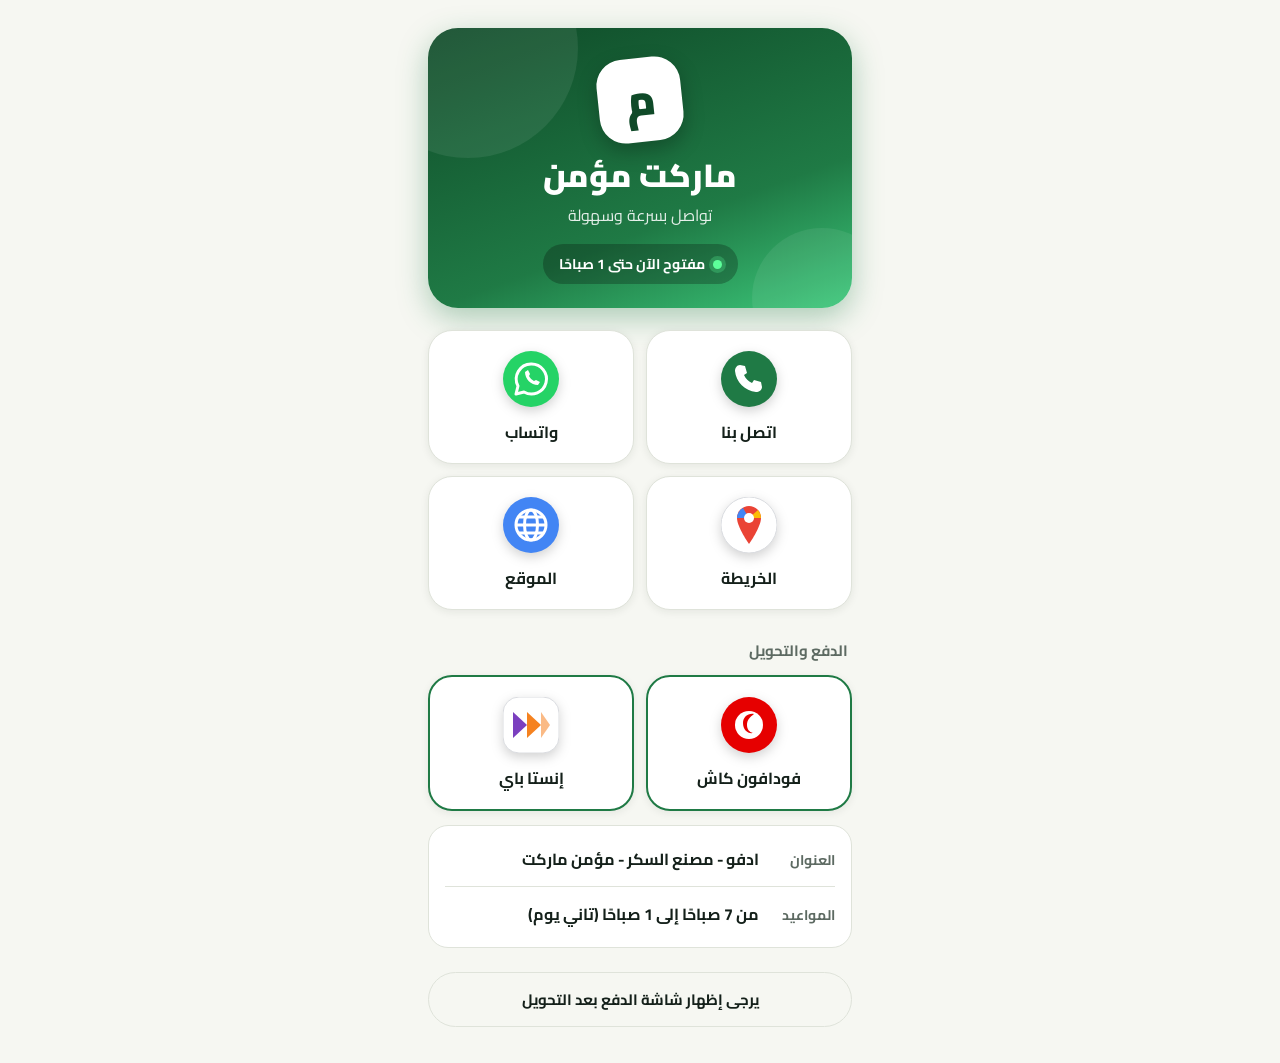
==== index.html @ 2624ec77 "Add Moamen Market landing page" ====
<!DOCTYPE html>
<html lang="ar" dir="rtl">
<head>
<meta charset="utf-8">
<meta name="viewport" content="width=device-width, initial-scale=1, viewport-fit=cover">
<title>ماركت مؤمن</title>
<link href="https://fonts.googleapis.com/css2?family=Cairo:wght@500;700;900&display=swap" rel="stylesheet">
<style>
:root{--bg:#f6f7f2;--card:#ffffff;--ink:#14201a;--mute:#5d6a62;--line:#dfe3da;--accent:#1f7a45;--accent-ink:#fff;--shadow:rgba(20,32,26,.08);
box-sizing:border-box;padding-top:env(safe-area-inset-top,0px);padding-bottom:env(safe-area-inset-bottom,0px)}
@media (prefers-color-scheme:dark){:root:not([data-theme="light"]){--bg:#0c0f0d;--card:#161b18;--ink:#f2f5f0;--mute:#9aa69e;--line:#27302b;--accent:#3cc77a;--accent-ink:#06210f;--shadow:rgba(0,0,0,.4)}}
:root[data-theme="dark"]{--bg:#0c0f0d;--card:#161b18;--ink:#f2f5f0;--mute:#9aa69e;--line:#27302b;--accent:#3cc77a;--accent-ink:#06210f;--shadow:rgba(0,0,0,.4)}
*{box-sizing:border-box;margin:0}
html{scroll-padding-top:env(safe-area-inset-top,0px)}
body{background:var(--bg);color:var(--ink);font-family:'Cairo',Tahoma,Arial,sans-serif;min-height:100vh;display:flex;justify-content:center}
main{width:100%;max-width:460px;padding:28px 18px 36px}
header{text-align:center;padding:10px 0 26px}
.mark{width:84px;height:84px;border-radius:26px;background:var(--accent);color:var(--accent-ink);display:grid;place-items:center;font-size:44px;font-weight:900;margin:0 auto 14px;transform:rotate(-6deg)}
h1{font-size:32px;font-weight:900;line-height:1.2}
header p{color:var(--mute);margin-top:6px;font-size:16px}
.grid{display:grid;grid-template-columns:1fr 1fr;gap:12px}
.item{background:var(--card);border:1px solid var(--line);border-radius:20px;padding:18px 10px 14px;display:flex;flex-direction:column;align-items:center;gap:10px;color:var(--ink);text-decoration:none;font:inherit;font-weight:700;font-size:16px;cursor:pointer;box-shadow:0 2px 8px var(--shadow);transition:transform .15s}
.item:active{transform:scale(.97)}
.item:focus-visible,.copy:focus-visible,.close:focus-visible{outline:3px solid var(--accent);outline-offset:2px}
.item svg{width:56px;height:56px}
.item small{color:var(--mute);font-weight:500;font-size:13px;margin-top:-6px}
h2{font-size:15px;color:var(--mute);font-weight:700;margin:26px 4px 10px}
.note{margin-top:24px;border:1.5px solid var(--line);border-radius:999px;padding:12px 16px;text-align:center;font-weight:700;font-size:15px}
.sheet-bg{position:fixed;inset:0;background:rgba(0,0,0,.55);display:none;align-items:flex-end;justify-content:center;z-index:9}
.sheet-bg.open{display:flex}
.sheet{background:var(--card);width:100%;max-width:460px;border-radius:26px 26px 0 0;padding:24px 20px calc(24px + env(safe-area-inset-bottom,0px));text-align:center}
.sheet h3{font-size:22px;font-weight:900}
.sheet p{color:var(--mute);margin:6px 0 16px}
.num{font-size:26px;font-weight:900;letter-spacing:1px;direction:ltr;background:var(--bg);border-radius:14px;padding:14px;word-break:break-all}
.copy,.close{display:block;width:100%;margin-top:12px;border:0;border-radius:14px;padding:14px;font:inherit;font-weight:900;font-size:17px;cursor:pointer}
.copy{background:var(--accent);color:var(--accent-ink)}
.close{background:transparent;color:var(--mute);font-weight:700}
.info{margin-top:14px;background:var(--card);border:1px solid var(--line);border-radius:20px;padding:6px 16px}
.row{display:flex;gap:12px;align-items:baseline;padding:12px 0;border-bottom:1px solid var(--line)}
.row:last-child{border:0}
.row b{min-width:64px;color:var(--mute);font-weight:700;font-size:14px}
.row span{font-weight:700;font-size:16px}
header{background:linear-gradient(160deg,#0f4a28,#1f7a45 65%,#3cc77a);color:#fff;border-radius:30px;padding:30px 18px 24px;margin-bottom:22px;position:relative;overflow:hidden;box-shadow:0 10px 30px rgba(31,122,69,.35)}
header::before{content:"";position:absolute;width:220px;height:220px;border-radius:50%;background:rgba(255,255,255,.08);top:-90px;left:-70px}
header::after{content:"";position:absolute;width:140px;height:140px;border-radius:50%;background:rgba(255,255,255,.07);bottom:-60px;right:-40px}
header>*{position:relative;z-index:1}
.mark{background:#fff;color:#0f4a28;box-shadow:0 8px 20px rgba(0,0,0,.25)}
header p{color:rgba(255,255,255,.88)}
.badge{display:inline-flex;align-items:center;gap:8px;margin-top:14px;background:rgba(0,0,0,.25);border-radius:999px;padding:7px 16px;font-weight:700;font-size:14px}
.badge i{width:9px;height:9px;border-radius:50%;background:#ff6b6b}
.badge.on i{background:#5dff9a;box-shadow:0 0 0 4px rgba(93,255,154,.25)}
.item{border-radius:24px;padding:20px 10px 16px}
.item svg{filter:drop-shadow(0 4px 6px rgba(0,0,0,.18))}
#pay .item{border:2px solid var(--accent)}
@media(hover:hover){.item:hover{transform:translateY(-3px)}}
main>.grid .item{animation:in .5s both}
main>.grid .item:nth-child(2){animation-delay:.06s}main>.grid .item:nth-child(3){animation-delay:.12s}main>.grid .item:nth-child(4){animation-delay:.18s}
@keyframes in{from{opacity:0;transform:translateY(14px)}}
@media(prefers-reduced-motion:reduce){main>.grid .item{animation:none}}
</style>
</head>
<body>
<main>
<header>
  <div class="mark">م</div>
  <h1>ماركت مؤمن</h1>
  <p>تواصل بسرعة وسهولة</p>
  <span class="badge" id="bd"><i></i><span id="bt"></span></span>
</header>

<div class="grid" id="contact"></div>
<h2>الدفع والتحويل</h2>
<div class="grid" id="pay"></div>
<div class="info">
  <div class="row"><b>العنوان</b><span>ادفو - مصنع السكر - مؤمن ماركت</span></div>
  <div class="row"><b>المواعيد</b><span>من 7 صباحًا إلى 1 صباحًا (تاني يوم)</span></div>
</div>
<div class="note">يرجى إظهار شاشة الدفع بعد التحويل</div>
</main>
<script>
const CONFIG = {
  phone: "01111177487",
  whatsapp: "201111177486",
  maps: "https://maps.app.goo.gl/Q65ktcXpuxqyv25f9?g_st=ac",
  website: "https://mostafaemad21.github.io/moamen-market/",
  instapay: "https://ipn.eg/S/mo2a94/instapay/0HHmDK",
  vodafone: "http://vf.eg/vfcash?id=mt&qrId=dAqxpC",
  /* اتركها فاضية لحد ما تتوفر: */
  facebook: "", instagram: "", tiktok: "", reviews: ""
};
const svg = (bg, inner) => `<svg viewBox="0 0 56 56" aria-hidden="true">${bg}${inner}</svg>`;
const ICONS = {
  phone: svg('<circle cx="28" cy="28" r="28" fill="#1f7a45"/>','<path d="M19 14l5 1 2 7-3 2c2 4 4 6 8 8l2-3 7 2 1 5c0 3-3 5-6 5-11-1-20-10-21-21 0-3 2-6 5-6z" fill="#fff"/>'),
  facebook: svg('<circle cx="28" cy="28" r="28" fill="#1877f2"/>','<path d="M31 46V30h5l1-6h-6v-4c0-2 1-3 3-3h3v-5h-5c-5 0-7 3-7 7v5h-5v6h5v16z" fill="#fff"/>'),
  instagram: svg('<defs><linearGradient id="ig" x1="0" y1="1" x2="1" y2="0"><stop offset="0" stop-color="#feda75"/><stop offset=".4" stop-color="#fa7e1e"/><stop offset=".7" stop-color="#d62976"/><stop offset="1" stop-color="#4f5bd5"/></linearGradient></defs><rect width="56" height="56" rx="16" fill="url(#ig)"/>','<rect x="14" y="14" width="28" height="28" rx="8" fill="none" stroke="#fff" stroke-width="3"/><circle cx="28" cy="28" r="6.5" fill="none" stroke="#fff" stroke-width="3"/><circle cx="36.5" cy="19.5" r="2" fill="#fff"/>'),
  tiktok: svg('<circle cx="28" cy="28" r="28" fill="#000"/>','<path d="M30 15v16a5 5 0 1 1-5-5" fill="none" stroke="#25f4ee" stroke-width="4" stroke-linecap="round" transform="translate(-1.5 1)"/><path d="M30 15v16a5 5 0 1 1-5-5m5-11c1 4 3 6 8 6" fill="none" stroke="#fe2c55" stroke-width="4" stroke-linecap="round" transform="translate(1.5 -1)"/><path d="M30 15v16a5 5 0 1 1-5-5m5-11c1 4 3 6 8 6" fill="none" stroke="#fff" stroke-width="4" stroke-linecap="round"/>'),
  whatsapp: svg('<circle cx="28" cy="28" r="28" fill="#25d366"/>','<path d="M28 13a15 15 0 0 0-13 22l-2 8 8-2a15 15 0 1 0 7-28z" fill="none" stroke="#fff" stroke-width="3" stroke-linejoin="round"/><path d="M22 21c0 7 6 13 13 13l2-3-4-2-2 1c-2-1-4-3-5-5l1-2-2-4z" fill="#fff"/>'),
  maps: svg('<circle cx="28" cy="28" r="28" fill="#fff" stroke="#dadce0"/>','<path d="M28 9a12 12 0 0 0-12 12c0 9 12 26 12 26s12-17 12-26A12 12 0 0 0 28 9z" fill="#ea4335"/><path d="M16 21a12 12 0 0 1 6-10l6 10z" fill="#4285f4"/><path d="M40 21a12 12 0 0 0-3-8l-9 8z" fill="#fbbc04"/><circle cx="28" cy="21" r="5" fill="#fff"/>'),
  reviews: svg('<circle cx="28" cy="28" r="28" fill="#fff" stroke="#dadce0"/>','<text x="28" y="35" text-anchor="middle" font-family="Arial" font-weight="700" font-size="30" fill="#4285f4">G</text><text x="28" y="48" text-anchor="middle" font-size="9" fill="#fbbc04">★★★★★</text>'),
  website: svg('<circle cx="28" cy="28" r="28" fill="#4285f4"/>','<g fill="none" stroke="#fff" stroke-width="3"><circle cx="28" cy="28" r="15"/><ellipse cx="28" cy="28" rx="6.5" ry="15"/><path d="M13 28h30M16 20h24M16 36h24"/></g>'),
  vodafone: svg('<circle cx="28" cy="28" r="28" fill="#e60000"/>','<circle cx="28" cy="28" r="14" fill="#fff"/><path d="M33 17c-6-1-11 3-11 9 0 7 5 11 10 10-4-1-6-4-6-8 0-5 3-8 7-11z" fill="#e60000"/>'),
  instapay: svg('<rect width="56" height="56" rx="16" fill="#fff" stroke="#dadce0"/>','<path d="M10 15l14 13-14 13z" fill="#7b3fbf"/><path d="M24 15l14 13-14 13z" fill="#f58220"/><path d="M38 15l9 13-9 13z" fill="#f58220" opacity=".55"/>')
};

const items = [
  ["phone","اتصل بنا","tel:"+CONFIG.phone],
  ["whatsapp","واتساب","https://wa.me/"+CONFIG.whatsapp],
  ["maps","الخريطة",CONFIG.maps],
  ["website","الموقع",CONFIG.website],
  ["facebook","فيسبوك",CONFIG.facebook],
  ["instagram","انستجرام",CONFIG.instagram],
  ["tiktok","تيك توك",CONFIG.tiktok],
  ["reviews","قيّمنا على جوجل",CONFIG.reviews]
].filter(i=>i[2]);
const pay = [["vodafone","فودافون كاش",CONFIG.vodafone],["instapay","إنستا باي",CONFIG.instapay]];
const a = ([k,t,h]) => `<a class="item" href="${h}" ${h.startsWith('tel:')?'':'target="_blank" rel="noopener"'}>${ICONS[k]}<span>${t}</span></a>`;
document.getElementById('contact').innerHTML = items.map(a).join('');
document.getElementById('pay').innerHTML = pay.map(a).join('');
const h=+new Intl.DateTimeFormat('en',{hour:'numeric',hour12:false,timeZone:'Africa/Cairo'}).format(new Date())%24;
const on=h>=7||h<1;document.getElementById('bd').classList.toggle('on',on);
document.getElementById('bt').textContent=on?'مفتوح الآن حتى 1 صباحًا':'مغلق الآن - نفتح 7 صباحًا';
</script>
</body>
</html>
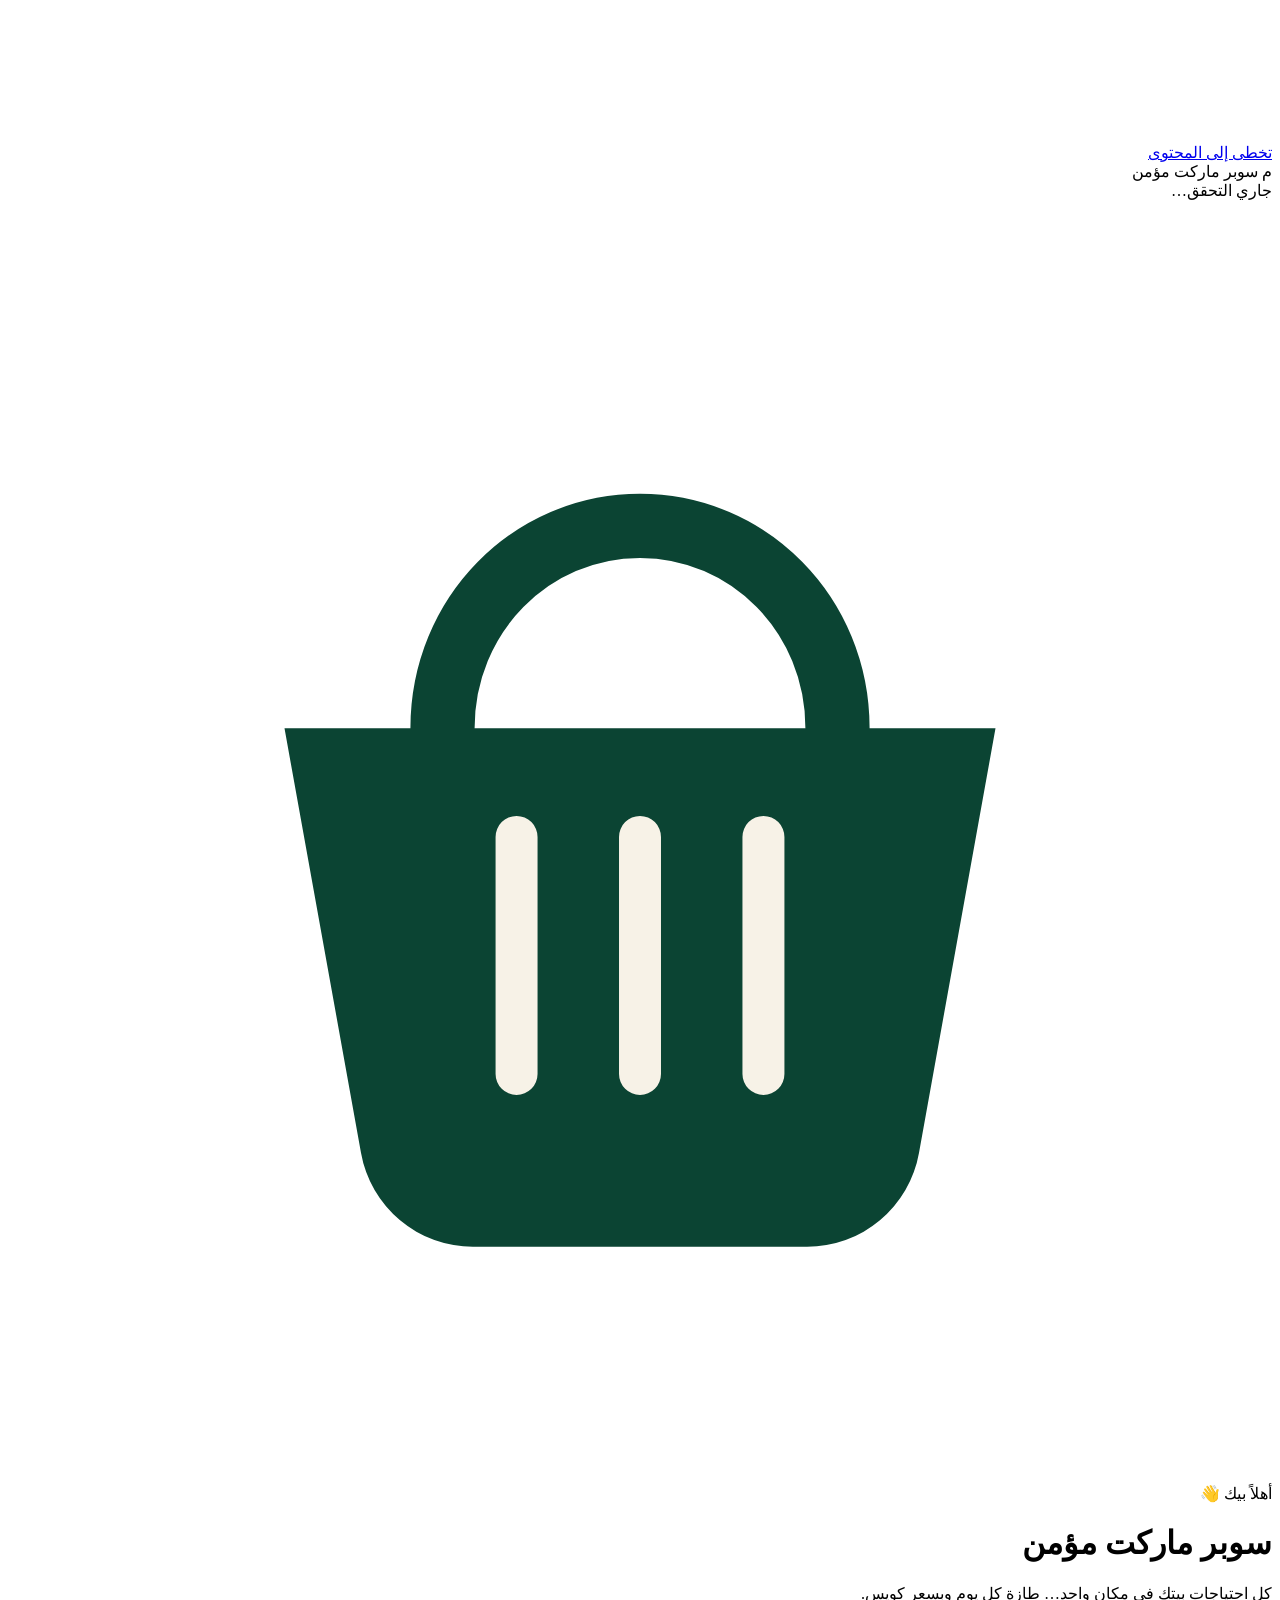
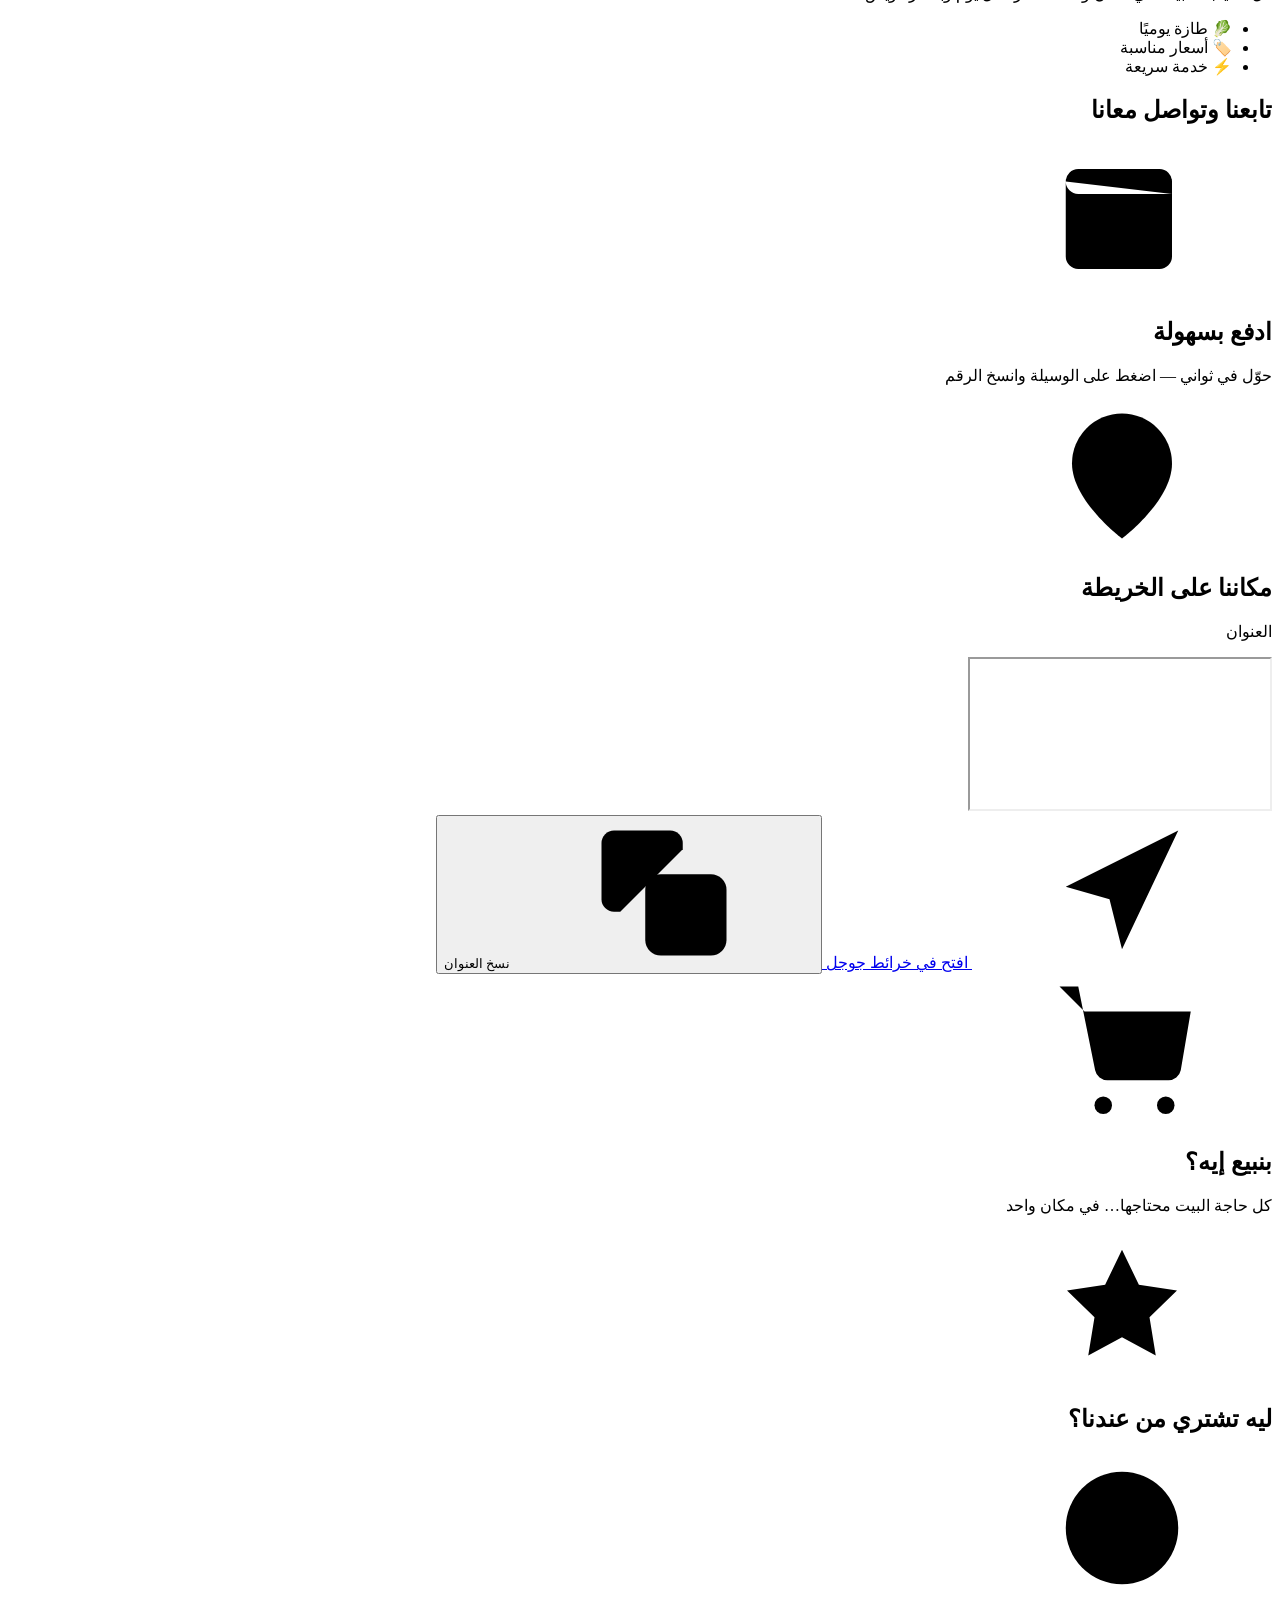
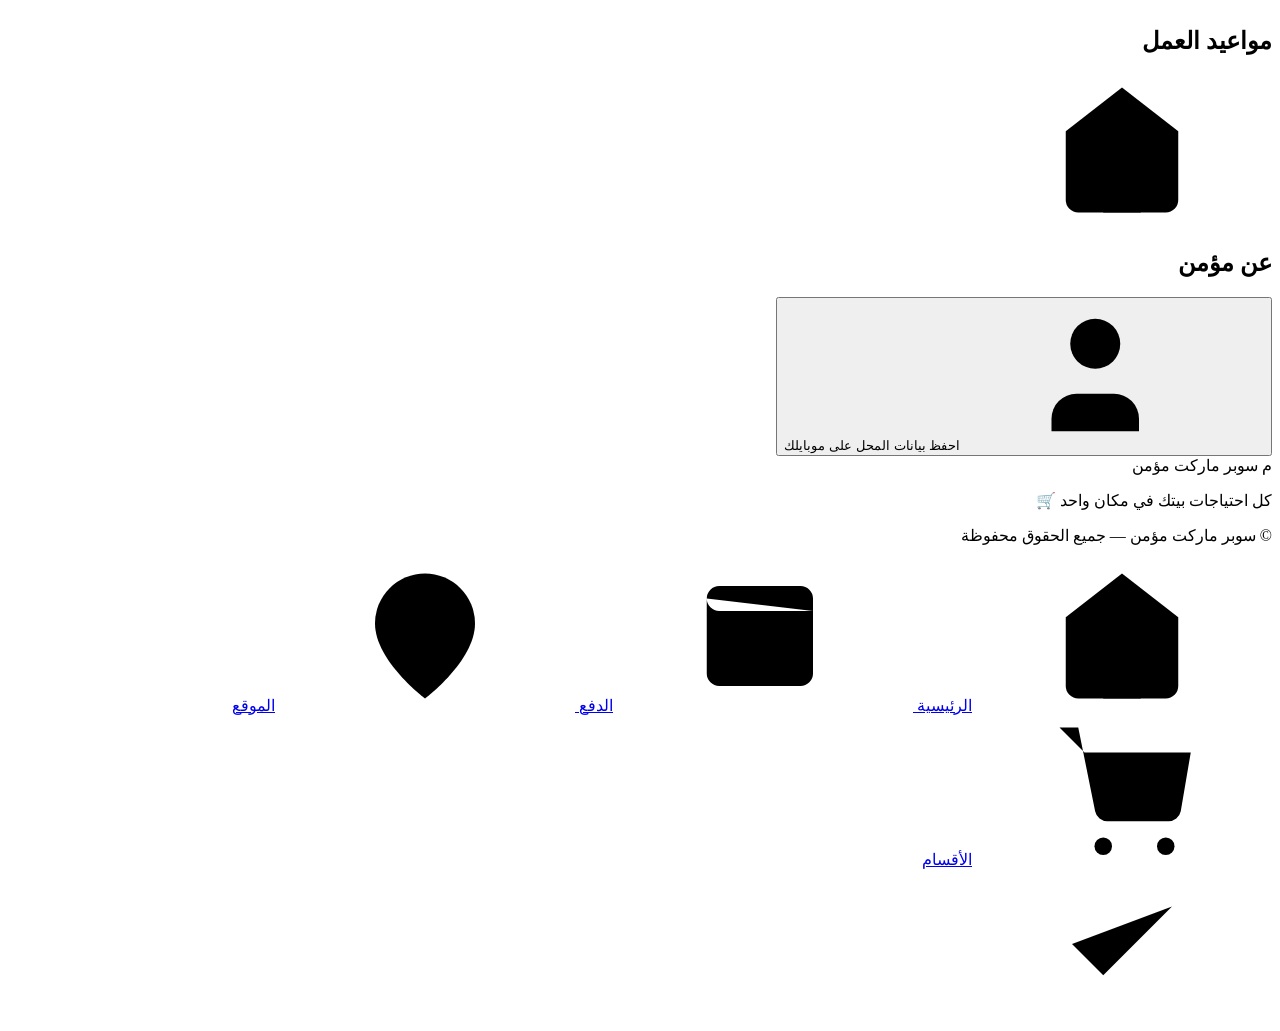
==== commit efde4a76: "Update index.html" ====
--- a/index.html
+++ b/index.html
@@ -1,124 +1,349 @@
-<!DOCTYPE html>
+<!doctype html>
 <html lang="ar" dir="rtl">
-<head>
-<meta charset="utf-8">
-<meta name="viewport" content="width=device-width, initial-scale=1, viewport-fit=cover">
-<title>ماركت مؤمن</title>
-<link href="https://fonts.googleapis.com/css2?family=Cairo:wght@500;700;900&display=swap" rel="stylesheet">
-<style>
-:root{--bg:#f6f7f2;--card:#ffffff;--ink:#14201a;--mute:#5d6a62;--line:#dfe3da;--accent:#1f7a45;--accent-ink:#fff;--shadow:rgba(20,32,26,.08);
-box-sizing:border-box;padding-top:env(safe-area-inset-top,0px);padding-bottom:env(safe-area-inset-bottom,0px)}
-@media (prefers-color-scheme:dark){:root:not([data-theme="light"]){--bg:#0c0f0d;--card:#161b18;--ink:#f2f5f0;--mute:#9aa69e;--line:#27302b;--accent:#3cc77a;--accent-ink:#06210f;--shadow:rgba(0,0,0,.4)}}
-:root[data-theme="dark"]{--bg:#0c0f0d;--card:#161b18;--ink:#f2f5f0;--mute:#9aa69e;--line:#27302b;--accent:#3cc77a;--accent-ink:#06210f;--shadow:rgba(0,0,0,.4)}
-*{box-sizing:border-box;margin:0}
-html{scroll-padding-top:env(safe-area-inset-top,0px)}
-body{background:var(--bg);color:var(--ink);font-family:'Cairo',Tahoma,Arial,sans-serif;min-height:100vh;display:flex;justify-content:center}
-main{width:100%;max-width:460px;padding:28px 18px 36px}
-header{text-align:center;padding:10px 0 26px}
-.mark{width:84px;height:84px;border-radius:26px;background:var(--accent);color:var(--accent-ink);display:grid;place-items:center;font-size:44px;font-weight:900;margin:0 auto 14px;transform:rotate(-6deg)}
-h1{font-size:32px;font-weight:900;line-height:1.2}
-header p{color:var(--mute);margin-top:6px;font-size:16px}
-.grid{display:grid;grid-template-columns:1fr 1fr;gap:12px}
-.item{background:var(--card);border:1px solid var(--line);border-radius:20px;padding:18px 10px 14px;display:flex;flex-direction:column;align-items:center;gap:10px;color:var(--ink);text-decoration:none;font:inherit;font-weight:700;font-size:16px;cursor:pointer;box-shadow:0 2px 8px var(--shadow);transition:transform .15s}
-.item:active{transform:scale(.97)}
-.item:focus-visible,.copy:focus-visible,.close:focus-visible{outline:3px solid var(--accent);outline-offset:2px}
-.item svg{width:56px;height:56px}
-.item small{color:var(--mute);font-weight:500;font-size:13px;margin-top:-6px}
-h2{font-size:15px;color:var(--mute);font-weight:700;margin:26px 4px 10px}
-.note{margin-top:24px;border:1.5px solid var(--line);border-radius:999px;padding:12px 16px;text-align:center;font-weight:700;font-size:15px}
-.sheet-bg{position:fixed;inset:0;background:rgba(0,0,0,.55);display:none;align-items:flex-end;justify-content:center;z-index:9}
-.sheet-bg.open{display:flex}
-.sheet{background:var(--card);width:100%;max-width:460px;border-radius:26px 26px 0 0;padding:24px 20px calc(24px + env(safe-area-inset-bottom,0px));text-align:center}
-.sheet h3{font-size:22px;font-weight:900}
-.sheet p{color:var(--mute);margin:6px 0 16px}
-.num{font-size:26px;font-weight:900;letter-spacing:1px;direction:ltr;background:var(--bg);border-radius:14px;padding:14px;word-break:break-all}
-.copy,.close{display:block;width:100%;margin-top:12px;border:0;border-radius:14px;padding:14px;font:inherit;font-weight:900;font-size:17px;cursor:pointer}
-.copy{background:var(--accent);color:var(--accent-ink)}
-.close{background:transparent;color:var(--mute);font-weight:700}
-.info{margin-top:14px;background:var(--card);border:1px solid var(--line);border-radius:20px;padding:6px 16px}
-.row{display:flex;gap:12px;align-items:baseline;padding:12px 0;border-bottom:1px solid var(--line)}
-.row:last-child{border:0}
-.row b{min-width:64px;color:var(--mute);font-weight:700;font-size:14px}
-.row span{font-weight:700;font-size:16px}
-header{background:linear-gradient(160deg,#0f4a28,#1f7a45 65%,#3cc77a);color:#fff;border-radius:30px;padding:30px 18px 24px;margin-bottom:22px;position:relative;overflow:hidden;box-shadow:0 10px 30px rgba(31,122,69,.35)}
-header::before{content:"";position:absolute;width:220px;height:220px;border-radius:50%;background:rgba(255,255,255,.08);top:-90px;left:-70px}
-header::after{content:"";position:absolute;width:140px;height:140px;border-radius:50%;background:rgba(255,255,255,.07);bottom:-60px;right:-40px}
-header>*{position:relative;z-index:1}
-.mark{background:#fff;color:#0f4a28;box-shadow:0 8px 20px rgba(0,0,0,.25)}
-header p{color:rgba(255,255,255,.88)}
-.badge{display:inline-flex;align-items:center;gap:8px;margin-top:14px;background:rgba(0,0,0,.25);border-radius:999px;padding:7px 16px;font-weight:700;font-size:14px}
-.badge i{width:9px;height:9px;border-radius:50%;background:#ff6b6b}
-.badge.on i{background:#5dff9a;box-shadow:0 0 0 4px rgba(93,255,154,.25)}
-.item{border-radius:24px;padding:20px 10px 16px}
-.item svg{filter:drop-shadow(0 4px 6px rgba(0,0,0,.18))}
-#pay .item{border:2px solid var(--accent)}
-@media(hover:hover){.item:hover{transform:translateY(-3px)}}
-main>.grid .item{animation:in .5s both}
-main>.grid .item:nth-child(2){animation-delay:.06s}main>.grid .item:nth-child(3){animation-delay:.12s}main>.grid .item:nth-child(4){animation-delay:.18s}
-@keyframes in{from{opacity:0;transform:translateY(14px)}}
-@media(prefers-reduced-motion:reduce){main>.grid .item{animation:none}}
-</style>
-</head>
-<body>
-<main>
-<header>
-  <div class="mark">م</div>
-  <h1>ماركت مؤمن</h1>
-  <p>تواصل بسرعة وسهولة</p>
-  <span class="badge" id="bd"><i></i><span id="bt"></span></span>
-</header>
-
-<div class="grid" id="contact"></div>
-<h2>الدفع والتحويل</h2>
-<div class="grid" id="pay"></div>
-<div class="info">
-  <div class="row"><b>العنوان</b><span>ادفو - مصنع السكر - مؤمن ماركت</span></div>
-  <div class="row"><b>المواعيد</b><span>من 7 صباحًا إلى 1 صباحًا (تاني يوم)</span></div>
-</div>
-<div class="note">يرجى إظهار شاشة الدفع بعد التحويل</div>
-</main>
-<script>
-const CONFIG = {
-  phone: "01111177487",
-  whatsapp: "201111177486",
-  maps: "https://maps.app.goo.gl/Q65ktcXpuxqyv25f9?g_st=ac",
-  website: "https://mostafaemad21.github.io/moamen-market/",
-  instapay: "https://ipn.eg/S/mo2a94/instapay/0HHmDK",
-  vodafone: "http://vf.eg/vfcash?id=mt&qrId=dAqxpC",
-  /* اتركها فاضية لحد ما تتوفر: */
-  facebook: "", instagram: "", tiktok: "", reviews: ""
-};
-const svg = (bg, inner) => `<svg viewBox="0 0 56 56" aria-hidden="true">${bg}${inner}</svg>`;
-const ICONS = {
-  phone: svg('<circle cx="28" cy="28" r="28" fill="#1f7a45"/>','<path d="M19 14l5 1 2 7-3 2c2 4 4 6 8 8l2-3 7 2 1 5c0 3-3 5-6 5-11-1-20-10-21-21 0-3 2-6 5-6z" fill="#fff"/>'),
-  facebook: svg('<circle cx="28" cy="28" r="28" fill="#1877f2"/>','<path d="M31 46V30h5l1-6h-6v-4c0-2 1-3 3-3h3v-5h-5c-5 0-7 3-7 7v5h-5v6h5v16z" fill="#fff"/>'),
-  instagram: svg('<defs><linearGradient id="ig" x1="0" y1="1" x2="1" y2="0"><stop offset="0" stop-color="#feda75"/><stop offset=".4" stop-color="#fa7e1e"/><stop offset=".7" stop-color="#d62976"/><stop offset="1" stop-color="#4f5bd5"/></linearGradient></defs><rect width="56" height="56" rx="16" fill="url(#ig)"/>','<rect x="14" y="14" width="28" height="28" rx="8" fill="none" stroke="#fff" stroke-width="3"/><circle cx="28" cy="28" r="6.5" fill="none" stroke="#fff" stroke-width="3"/><circle cx="36.5" cy="19.5" r="2" fill="#fff"/>'),
-  tiktok: svg('<circle cx="28" cy="28" r="28" fill="#000"/>','<path d="M30 15v16a5 5 0 1 1-5-5" fill="none" stroke="#25f4ee" stroke-width="4" stroke-linecap="round" transform="translate(-1.5 1)"/><path d="M30 15v16a5 5 0 1 1-5-5m5-11c1 4 3 6 8 6" fill="none" stroke="#fe2c55" stroke-width="4" stroke-linecap="round" transform="translate(1.5 -1)"/><path d="M30 15v16a5 5 0 1 1-5-5m5-11c1 4 3 6 8 6" fill="none" stroke="#fff" stroke-width="4" stroke-linecap="round"/>'),
-  whatsapp: svg('<circle cx="28" cy="28" r="28" fill="#25d366"/>','<path d="M28 13a15 15 0 0 0-13 22l-2 8 8-2a15 15 0 1 0 7-28z" fill="none" stroke="#fff" stroke-width="3" stroke-linejoin="round"/><path d="M22 21c0 7 6 13 13 13l2-3-4-2-2 1c-2-1-4-3-5-5l1-2-2-4z" fill="#fff"/>'),
-  maps: svg('<circle cx="28" cy="28" r="28" fill="#fff" stroke="#dadce0"/>','<path d="M28 9a12 12 0 0 0-12 12c0 9 12 26 12 26s12-17 12-26A12 12 0 0 0 28 9z" fill="#ea4335"/><path d="M16 21a12 12 0 0 1 6-10l6 10z" fill="#4285f4"/><path d="M40 21a12 12 0 0 0-3-8l-9 8z" fill="#fbbc04"/><circle cx="28" cy="21" r="5" fill="#fff"/>'),
-  reviews: svg('<circle cx="28" cy="28" r="28" fill="#fff" stroke="#dadce0"/>','<text x="28" y="35" text-anchor="middle" font-family="Arial" font-weight="700" font-size="30" fill="#4285f4">G</text><text x="28" y="48" text-anchor="middle" font-size="9" fill="#fbbc04">★★★★★</text>'),
-  website: svg('<circle cx="28" cy="28" r="28" fill="#4285f4"/>','<g fill="none" stroke="#fff" stroke-width="3"><circle cx="28" cy="28" r="15"/><ellipse cx="28" cy="28" rx="6.5" ry="15"/><path d="M13 28h30M16 20h24M16 36h24"/></g>'),
-  vodafone: svg('<circle cx="28" cy="28" r="28" fill="#e60000"/>','<circle cx="28" cy="28" r="14" fill="#fff"/><path d="M33 17c-6-1-11 3-11 9 0 7 5 11 10 10-4-1-6-4-6-8 0-5 3-8 7-11z" fill="#e60000"/>'),
-  instapay: svg('<rect width="56" height="56" rx="16" fill="#fff" stroke="#dadce0"/>','<path d="M10 15l14 13-14 13z" fill="#7b3fbf"/><path d="M24 15l14 13-14 13z" fill="#f58220"/><path d="M38 15l9 13-9 13z" fill="#f58220" opacity=".55"/>')
-};
-
-const items = [
-  ["phone","اتصل بنا","tel:"+CONFIG.phone],
-  ["whatsapp","واتساب","https://wa.me/"+CONFIG.whatsapp],
-  ["maps","الخريطة",CONFIG.maps],
-  ["website","الموقع",CONFIG.website],
-  ["facebook","فيسبوك",CONFIG.facebook],
-  ["instagram","انستجرام",CONFIG.instagram],
-  ["tiktok","تيك توك",CONFIG.tiktok],
-  ["reviews","قيّمنا على جوجل",CONFIG.reviews]
-].filter(i=>i[2]);
-const pay = [["vodafone","فودافون كاش",CONFIG.vodafone],["instapay","إنستا باي",CONFIG.instapay]];
-const a = ([k,t,h]) => `<a class="item" href="${h}" ${h.startsWith('tel:')?'':'target="_blank" rel="noopener"'}>${ICONS[k]}<span>${t}</span></a>`;
-document.getElementById('contact').innerHTML = items.map(a).join('');
-document.getElementById('pay').innerHTML = pay.map(a).join('');
-const h=+new Intl.DateTimeFormat('en',{hour:'numeric',hour12:false,timeZone:'Africa/Cairo'}).format(new Date())%24;
-const on=h>=7||h<1;document.getElementById('bd').classList.toggle('on',on);
-document.getElementById('bt').textContent=on?'مفتوح الآن حتى 1 صباحًا':'مغلق الآن - نفتح 7 صباحًا';
-</script>
-</body>
+  <head>
+    <meta charset="utf-8" />
+    <meta name="viewport" content="width=device-width, initial-scale=1, viewport-fit=cover" />
+    <title>سوبر ماركت مؤمن | كل احتياجات بيتك في مكان واحد</title>
+    <meta
+      name="description"
+      content="سوبر ماركت مؤمن — خضار وفواكه طازة، ألبان وأجبان، لحوم ودواجن وبقالة كاملة. ادفع بإنستاباي أو فودافون كاش، وشوف مكاننا على الخريطة."
+    />
+    <meta name="theme-color" content="#0b4433" />
+    <meta name="color-scheme" content="light" />
+
+    <meta property="og:type" content="website" />
+    <meta property="og:locale" content="ar_EG" />
+    <meta property="og:title" content="سوبر ماركت مؤمن" />
+    <meta
+      property="og:description"
+      content="كل احتياجات بيتك في مكان واحد — طازة كل يوم وبسعر كويس."
+    />
+    <meta property="og:image" content="assets/img/logo.svg" />
+
+    <link rel="icon" href="assets/img/logo.svg" type="image/svg+xml" />
+    <link rel="apple-touch-icon" href="assets/img/logo.svg" />
+
+    <link rel="preconnect" href="https://fonts.googleapis.com" />
+    <link rel="preconnect" href="https://fonts.gstatic.com" crossorigin />
+    <link
+      href="https://fonts.googleapis.com/css2?family=Cairo:wght@700;800;900&family=Tajawal:wght@400;500;700&display=swap"
+      rel="stylesheet"
+    />
+    <link rel="stylesheet" href="assets/css/styles.css" />
+
+    <script type="application/ld+json">
+      {
+        "@context": "https://schema.org",
+        "@type": "GroceryStore",
+        "name": "سوبر ماركت مؤمن",
+        "description": "سوبر ماركت يبيع الخضار والفواكه والألبان واللحوم والبقالة وكل مستلزمات البيت.",
+        "telephone": "+201111177487",
+        "address": {
+          "@type": "PostalAddress",
+          "streetAddress": "الكلح غرب — جنب مصنع السكر",
+          "addressLocality": "إدفو، أسوان",
+          "addressCountry": "EG"
+        },
+        "openingHoursSpecification": {
+          "@type": "OpeningHoursSpecification",
+          "dayOfWeek": [
+            "Saturday",
+            "Sunday",
+            "Monday",
+            "Tuesday",
+            "Wednesday",
+            "Thursday",
+            "Friday"
+          ],
+          "opens": "07:00",
+          "closes": "01:00"
+        },
+        "paymentAccepted": "Cash, InstaPay, Vodafone Cash"
+      }
+    </script>
+  </head>
+
+  <body>
+    <a class="skip-link" href="#main">تخطى إلى المحتوى</a>
+
+    <!-- ================= أيقونات ================= -->
+    <svg class="sprite" aria-hidden="true" focusable="false">
+      <symbol id="i-phone" viewBox="0 0 24 24">
+        <path
+          d="M22 16.92v3a2 2 0 0 1-2.18 2 19.79 19.79 0 0 1-8.63-3.07 19.5 19.5 0 0 1-6-6 19.79 19.79 0 0 1-3.07-8.67A2 2 0 0 1 4.11 2h3a2 2 0 0 1 2 1.72c.13.96.36 1.9.7 2.81a2 2 0 0 1-.45 2.11L8.09 9.91a16 16 0 0 0 6 6l1.27-1.27a2 2 0 0 1 2.11-.45c.91.34 1.85.57 2.81.7A2 2 0 0 1 22 16.92Z"
+        />
+      </symbol>
+      <symbol id="i-whatsapp" viewBox="0 0 24 24">
+        <path
+          d="M17.47 14.38c-.3-.15-1.76-.87-2.03-.97-.27-.1-.47-.15-.67.15-.2.3-.77.97-.94 1.16-.17.2-.35.22-.64.08-.3-.15-1.26-.47-2.39-1.48-.88-.79-1.48-1.76-1.65-2.06-.18-.3-.02-.46.13-.6.13-.14.3-.35.44-.52.15-.18.2-.3.3-.5.1-.2.05-.37-.02-.52-.08-.15-.67-1.61-.92-2.2-.24-.58-.49-.5-.67-.51h-.57c-.2 0-.52.07-.79.37-.27.3-1.04 1.02-1.04 2.48s1.07 2.87 1.22 3.07c.15.2 2.09 3.2 5.07 4.49.71.3 1.26.49 1.7.62.71.23 1.36.2 1.87.12.57-.09 1.75-.72 2-1.41.25-.7.25-1.29.18-1.42-.08-.12-.28-.2-.57-.34m-5.42 7.4h-.01a9.87 9.87 0 0 1-5.03-1.38l-.36-.21-3.74.98 1-3.65-.24-.37a9.86 9.86 0 0 1-1.51-5.26C2.16 6.44 6.6 2 12.05 2c2.64 0 5.12 1.03 6.99 2.9a9.83 9.83 0 0 1 2.89 6.99c0 5.45-4.44 9.89-9.88 9.89m8.41-18.3A11.82 11.82 0 0 0 12.05 0C5.5 0 .16 5.34.16 11.9c0 2.1.55 4.14 1.59 5.95L.06 24l6.3-1.65a11.88 11.88 0 0 0 5.68 1.45h.01c6.55 0 11.89-5.34 11.89-11.9 0-3.17-1.24-6.16-3.48-8.41Z"
+        />
+      </symbol>
+      <symbol id="i-pin" viewBox="0 0 24 24">
+        <path d="M20 10c0 6-8 12-8 12s-8-6-8-12a8 8 0 0 1 16 0Z" />
+        <circle cx="12" cy="10" r="3" />
+      </symbol>
+      <symbol id="i-share" viewBox="0 0 24 24">
+        <path d="M4 12v8a2 2 0 0 0 2 2h12a2 2 0 0 0 2-2v-8" />
+        <path d="m16 6-4-4-4 4" />
+        <path d="M12 2v13" />
+      </symbol>
+      <symbol id="i-copy" viewBox="0 0 24 24">
+        <rect x="9" y="9" width="13" height="13" rx="2.5" />
+        <path d="M5 15H4a2 2 0 0 1-2-2V4a2 2 0 0 1 2-2h9a2 2 0 0 1 2 2v1" />
+      </symbol>
+      <symbol id="i-check" viewBox="0 0 24 24">
+        <path d="M20 6 9 17l-5-5" />
+      </symbol>
+      <symbol id="i-clock" viewBox="0 0 24 24">
+        <circle cx="12" cy="12" r="9" />
+        <path d="M12 7v5l3.5 2" />
+      </symbol>
+      <symbol id="i-navigate" viewBox="0 0 24 24">
+        <path d="M3 11 21 2l-9 19-2-8-7-2Z" />
+      </symbol>
+      <symbol id="i-star" viewBox="0 0 24 24">
+        <path d="m12 3 2.7 5.6 6.1.9-4.4 4.3 1 6.1-5.4-2.9-5.4 2.9 1-6.1L3.2 9.5l6.1-.9Z" />
+      </symbol>
+      <symbol id="i-leaf" viewBox="0 0 24 24">
+        <path d="M11 20A7 7 0 0 1 4 13c0-5 4-9 16-9 0 12-4 16-9 16Z" />
+        <path d="M4 21c2-5 6-8 11-10" />
+      </symbol>
+      <symbol id="i-wallet" viewBox="0 0 24 24">
+        <path d="M20 8V6a2 2 0 0 0-2-2H5a2 2 0 0 0 0 4h15v10a2 2 0 0 1-2 2H5a2 2 0 0 1-2-2V6" />
+        <path d="M16 13h2" />
+      </symbol>
+      <symbol id="i-user-plus" viewBox="0 0 24 24">
+        <path d="M16 21v-2a4 4 0 0 0-4-4H6a4 4 0 0 0-4 4v2" />
+        <circle cx="9" cy="7" r="4" />
+        <path d="M19 8v6M22 11h-6" />
+      </symbol>
+      <symbol id="i-instagram" viewBox="0 0 24 24">
+        <rect x="2" y="2" width="20" height="20" rx="5.5" />
+        <circle cx="12" cy="12" r="4" />
+        <path d="M17.5 6.5h.01" />
+      </symbol>
+      <symbol id="i-facebook" viewBox="0 0 24 24">
+        <path d="M18 2h-3a5 5 0 0 0-5 5v3H7v4h3v8h4v-8h3l1-4h-4V7a1 1 0 0 1 1-1h3Z" />
+      </symbol>
+      <symbol id="i-tiktok" viewBox="0 0 24 24">
+        <path
+          d="M19.6 6.7a4.8 4.8 0 0 1-3.8-4.2V2h-3.4v13.7a2.9 2.9 0 1 1-2.9-2.9c.3 0 .6 0 .9.1V9.4a6.8 6.8 0 0 0-1-.05A6.33 6.33 0 0 0 5 20.1a6.34 6.34 0 0 0 10.9-4.4v-7a8.2 8.2 0 0 0 4.8 1.5V6.8a4.9 4.9 0 0 1-1-.1Z"
+        />
+      </symbol>
+      <symbol id="i-youtube" viewBox="0 0 24 24">
+        <rect x="2" y="5" width="20" height="14" rx="4.5" />
+        <path d="m10.2 9.2 4.8 2.8-4.8 2.8Z" />
+      </symbol>
+      <symbol id="i-home" viewBox="0 0 24 24">
+        <path d="m3 9 9-7 9 7v11a2 2 0 0 1-2 2H5a2 2 0 0 1-2-2Z" />
+        <path d="M9 22V12h6v10" />
+      </symbol>
+      <symbol id="i-cart" viewBox="0 0 24 24">
+        <circle cx="9" cy="21" r="1.4" />
+        <circle cx="19" cy="21" r="1.4" />
+        <path d="M2 2h3l2.7 13.4a2 2 0 0 0 2 1.6h9.7a2 2 0 0 0 2-1.6L23 6H6" />
+      </symbol>
+      <symbol id="i-sparkle" viewBox="0 0 24 24">
+        <path d="M12 2.5 14.4 9 21 11.5 14.4 14 12 20.5 9.6 14 3 11.5 9.6 9Z" />
+      </symbol>
+    </svg>
+
+    <header class="hero">
+      <div class="hero-deco" aria-hidden="true"></div>
+
+      <div class="wrap topbar">
+        <div class="brand-mini">
+          <span class="brand-mini-mark">م</span>
+          <span class="brand-mini-name">سوبر ماركت مؤمن</span>
+        </div>
+        <span class="status-pill" id="statusPill" aria-live="polite">
+          <i class="dot"></i><span class="status-text">جاري التحقق…</span>
+        </span>
+      </div>
+
+      <div class="wrap hero-inner">
+        <div class="brand-mark" aria-hidden="true">
+          <svg viewBox="0 0 512 512">
+            <path
+              d="M176 214c0-46 36-82 80-82s80 36 80 82"
+              fill="none"
+              stroke="#0b4433"
+              stroke-width="26"
+              stroke-linecap="round"
+            />
+            <path
+              d="M112 214h288l-31 172a46 46 0 0 1-45.5 38H188.5A46 46 0 0 1 143 386Z"
+              fill="#0b4433"
+            />
+            <path
+              d="M206 258v96M256 258v96M306 258v96"
+              stroke="#f7f2e7"
+              stroke-width="17"
+              stroke-linecap="round"
+            />
+          </svg>
+        </div>
+
+        <p class="hello">أهلاً بيك 👋</p>
+        <h1 id="siteName">سوبر ماركت مؤمن</h1>
+        <p class="tagline" id="tagline">
+          كل احتياجات بيتك في مكان واحد… طازة كل يوم وبسعر كويس.
+        </p>
+
+        <ul class="chips" id="chips">
+          <li>🥬 طازة يوميًا</li>
+          <li>🏷️ أسعار مناسبة</li>
+          <li>⚡ خدمة سريعة</li>
+        </ul>
+      </div>
+    </header>
+
+    <main id="main">
+      <!-- ============ شبكة الأيقونات ============ -->
+      <section class="wrap hub" aria-labelledby="hubTitle">
+        <h2 class="hub-title" id="hubTitle">تابعنا وتواصل معانا</h2>
+        <div class="hub-grid" id="hubList"></div>
+      </section>
+
+      <!-- ============ الدفع ============ -->
+      <section class="wrap block" id="pay" aria-labelledby="payTitle">
+        <div class="sec-head">
+          <span class="sec-ic"><svg><use href="#i-wallet" /></svg></span>
+          <div>
+            <h2 class="sec-title" id="payTitle">ادفع بسهولة</h2>
+            <p class="sec-sub">حوّل في ثواني — اضغط على الوسيلة وانسخ الرقم</p>
+          </div>
+        </div>
+        <div class="panel" id="payList"></div>
+      </section>
+
+      <!-- ============ الموقع ============ -->
+      <section class="wrap block" id="location" aria-labelledby="locTitle">
+        <div class="sec-head">
+          <span class="sec-ic blue"><svg><use href="#i-pin" /></svg></span>
+          <div>
+            <h2 class="sec-title" id="locTitle">مكاننا على الخريطة</h2>
+            <p class="sec-sub" id="addrLine">العنوان</p>
+          </div>
+        </div>
+
+        <div class="map-card">
+          <iframe
+            id="mapFrame"
+            title="موقع سوبر ماركت مؤمن على خريطة جوجل"
+            loading="lazy"
+            referrerpolicy="no-referrer-when-downgrade"
+            allowfullscreen
+          ></iframe>
+          <div class="map-actions">
+            <a class="btn btn-primary" id="btnMap" href="#" target="_blank" rel="noopener">
+              <svg><use href="#i-navigate" /></svg> افتح في خرائط جوجل
+            </a>
+            <button class="btn btn-ghost" id="btnCopyAddr" type="button">
+              <svg><use href="#i-copy" /></svg> نسخ العنوان
+            </button>
+          </div>
+        </div>
+      </section>
+
+      <!-- ============ الأقسام ============ -->
+      <section class="wrap block" id="categories" aria-labelledby="catTitle">
+        <div class="sec-head">
+          <span class="sec-ic green"><svg><use href="#i-cart" /></svg></span>
+          <div>
+            <h2 class="sec-title" id="catTitle">بنبيع إيه؟</h2>
+            <p class="sec-sub">كل حاجة البيت محتاجها… في مكان واحد</p>
+          </div>
+        </div>
+        <div class="cat-grid" id="catList"></div>
+      </section>
+
+      <!-- ============ ليه إحنا ============ -->
+      <section class="wrap block" id="why" aria-labelledby="whyTitle">
+        <div class="sec-head">
+          <span class="sec-ic amber"><svg><use href="#i-star" /></svg></span>
+          <div>
+            <h2 class="sec-title" id="whyTitle">ليه تشتري من عندنا؟</h2>
+          </div>
+        </div>
+        <div class="feature-list" id="featureList"></div>
+      </section>
+
+      <!-- ============ المواعيد ============ -->
+      <section class="wrap block" id="hours" aria-labelledby="hoursTitle">
+        <div class="sec-head">
+          <span class="sec-ic blue"><svg><use href="#i-clock" /></svg></span>
+          <div>
+            <h2 class="sec-title" id="hoursTitle">مواعيد العمل</h2>
+            <p class="sec-sub" id="hoursLine"></p>
+          </div>
+        </div>
+        <div class="panel hours-panel" id="hoursList"></div>
+      </section>
+
+      <!-- ============ عن المحل ============ -->
+      <section class="wrap block" id="about" aria-labelledby="aboutTitle">
+        <div class="sec-head">
+          <span class="sec-ic green"><svg><use href="#i-home" /></svg></span>
+          <div>
+            <h2 class="sec-title" id="aboutTitle">عن مؤمن</h2>
+          </div>
+        </div>
+        <div class="panel about-panel">
+          <p id="aboutText"></p>
+          <button class="btn btn-primary wide" id="btnVcard" type="button">
+            <svg><use href="#i-user-plus" /></svg> احفظ بيانات المحل على موبايلك
+          </button>
+        </div>
+      </section>
+
+      <noscript>
+        <div class="wrap block">
+          <div class="panel note">
+            <p>
+              لتشغيل كل خصائص الصفحة (نسخ الأرقام والخريطة) فعّل الجافاسكريبت.
+              للتواصل: <strong>01111177487</strong>
+            </p>
+          </div>
+        </div>
+      </noscript>
+    </main>
+
+    <footer class="site-footer">
+      <div class="wrap">
+        <div class="foot-brand">
+          <span class="brand-mini-mark">م</span>
+          <span>سوبر ماركت مؤمن</span>
+        </div>
+        <p class="foot-line">كل احتياجات بيتك في مكان واحد 🛒</p>
+        <p class="foot-copy">© <span id="year"></span> سوبر ماركت مؤمن — جميع الحقوق محفوظة</p>
+      </div>
+    </footer>
+
+    <!-- ============ شريط سفلي ============ -->
+    <nav class="tabbar" aria-label="تنقل سريع">
+      <div class="tabbar-inner">
+        <a class="tab is-active" href="#main" data-target="main">
+          <svg><use href="#i-home" /></svg><span>الرئيسية</span>
+        </a>
+        <a class="tab" href="#pay" data-target="pay">
+          <svg><use href="#i-wallet" /></svg><span>الدفع</span>
+        </a>
+        <a class="tab" href="#location" data-target="location">
+          <svg><use href="#i-pin" /></svg><span>الموقع</span>
+        </a>
+        <a class="tab" href="#categories" data-target="categories">
+          <svg><use href="#i-cart" /></svg><span>الأقسام</span>
+        </a>
+      </div>
+    </nav>
+
+    <div class="toast" id="toast" role="status" aria-live="polite">
+      <span class="toast-ic"><svg><use href="#i-check" /></svg></span>
+      <span class="toast-text"></span>
+    </div>
+
+    <script src="assets/js/config.js"></script>
+    <script src="assets/js/app.js"></script>
+  </body>
 </html>
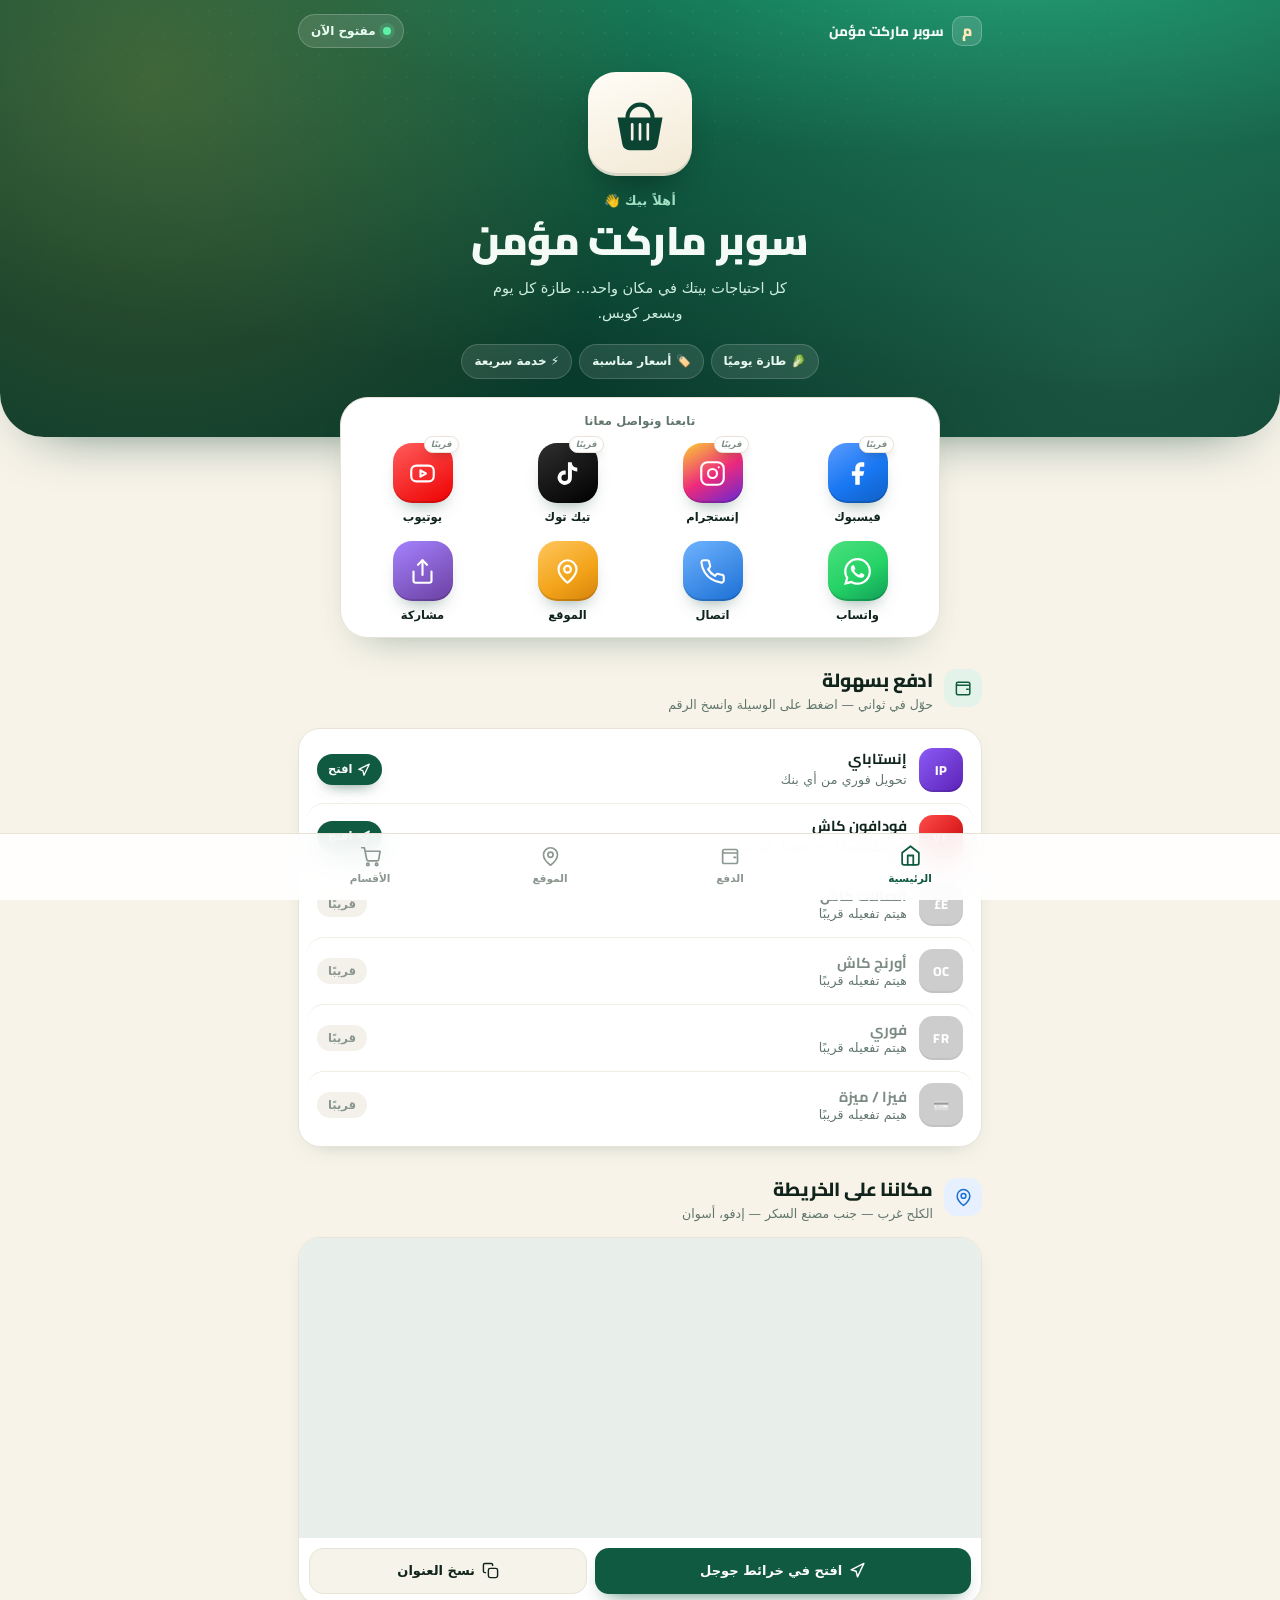
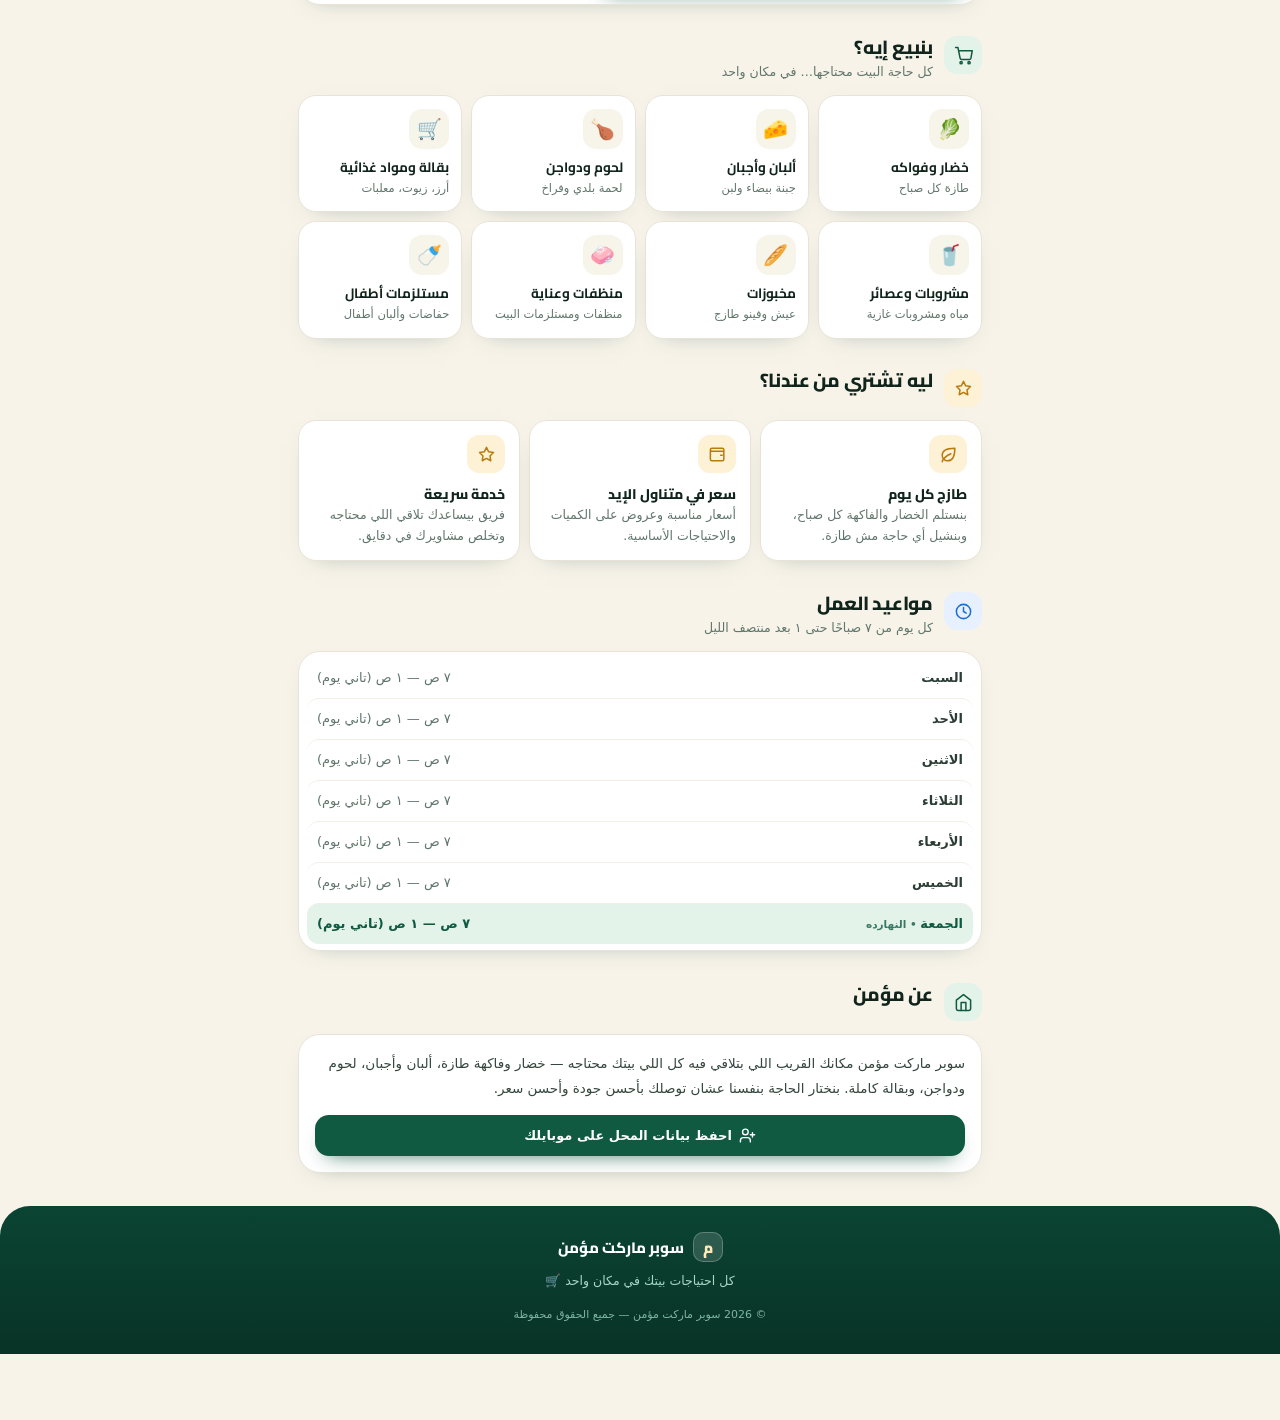
==== commit 4111f95c: "Update index.html" ====
--- a/index.html
+++ b/index.html
@@ -58,7 +58,13 @@
           "opens": "07:00",
           "closes": "01:00"
         },
-        "paymentAccepted": "Cash, InstaPay, Vodafone Cash"
+        "paymentAccepted": "Cash, InstaPay, Vodafone Cash",
+        "geo": {
+          "@type": "GeoCoordinates",
+          "latitude": 25.046378,
+          "longitude": 32.855503
+        },
+        "hasMap": "https://maps.app.goo.gl/Q65ktcXpuxqyv25f9"
       }
     </script>
   </head>
--- a/assets/css/styles.css
+++ b/assets/css/styles.css
@@ -0,0 +1,1077 @@
+/* ============================================================
+   سوبر ماركت مؤمن — ستايل الصفحة
+   ============================================================ */
+
+/* ---------- Tokens ---------- */
+:root {
+  --bg: #f7f3e9;
+  --surface: #ffffff;
+  --ink: #10241c;
+  --muted: #60756b;
+  --green: #0f5a41;
+  --green-700: #14795a;
+  --green-100: #e3f3ea;
+  --amber: #f2b134;
+  --amber-soft: #fdf1d6;
+  --blue-soft: #e7f0ff;
+  --blue: #1a6fd4;
+  --line: #e8e3d6;
+  --radius: 22px;
+  --shadow: 0 18px 40px -24px rgba(11, 68, 51, 0.45);
+  --shadow-sm: 0 8px 24px -18px rgba(11, 68, 51, 0.5);
+  --nav-h: 66px;
+  --font-head: "Cairo", "Segoe UI", system-ui, sans-serif;
+  --font-body: "Tajawal", "Segoe UI", system-ui, sans-serif;
+}
+
+/* ---------- Reset ---------- */
+*,
+*::before,
+*::after {
+  box-sizing: border-box;
+}
+
+html {
+  -webkit-text-size-adjust: 100%;
+  scroll-behavior: smooth;
+  scroll-padding-top: 18px;
+}
+
+body {
+  margin: 0;
+  background: var(--bg);
+  color: var(--ink);
+  font-family: var(--font-body);
+  font-size: 15px;
+  line-height: 1.7;
+  -webkit-font-smoothing: antialiased;
+  text-rendering: optimizeLegibility;
+  overflow-x: hidden;
+  padding-bottom: calc(var(--nav-h) + env(safe-area-inset-bottom));
+}
+
+h1,
+h2,
+h3 {
+  font-family: var(--font-head);
+  line-height: 1.35;
+  margin: 0;
+}
+
+p {
+  margin: 0;
+}
+
+a {
+  color: inherit;
+  text-decoration: none;
+}
+
+button {
+  font-family: inherit;
+  color: inherit;
+}
+
+img,
+svg {
+  max-width: 100%;
+}
+
+.sprite {
+  position: absolute;
+  width: 0;
+  height: 0;
+  overflow: hidden;
+}
+
+.wrap {
+  width: 100%;
+  max-width: 720px;
+  margin-inline: auto;
+  padding-inline: 18px;
+}
+
+.skip-link {
+  position: absolute;
+  inset-inline-start: 12px;
+  top: -60px;
+  z-index: 99;
+  background: var(--green);
+  color: #fff;
+  padding: 10px 16px;
+  border-radius: 12px;
+  transition: top 0.2s;
+}
+.skip-link:focus {
+  top: 12px;
+}
+
+:focus-visible {
+  outline: 3px solid var(--amber);
+  outline-offset: 3px;
+  border-radius: 14px;
+}
+
+/* ============================================================
+   Hero
+   ============================================================ */
+.hero {
+  position: relative;
+  overflow: hidden;
+  background: radial-gradient(120% 100% at 78% -10%, #1d9c72 0%, #0f5a41 46%, #093b2c 100%);
+  color: #f4fbf7;
+  border-end-start-radius: 34px;
+  border-end-end-radius: 34px;
+  padding-bottom: 58px;
+  box-shadow: 0 24px 60px -40px rgba(9, 59, 44, 0.9);
+}
+
+.hero-deco {
+  position: absolute;
+  inset: 0;
+  pointer-events: none;
+  background:
+    radial-gradient(circle at 12% 18%, rgba(242, 177, 52, 0.22), transparent 42%),
+    radial-gradient(circle at 88% 78%, rgba(126, 231, 186, 0.16), transparent 46%);
+}
+
+.hero-deco::after {
+  content: "";
+  position: absolute;
+  inset: 0;
+  opacity: 0.35;
+  background-image: radial-gradient(rgba(255, 255, 255, 0.16) 1px, transparent 1px);
+  background-size: 22px 22px;
+  mask-image: radial-gradient(70% 60% at 50% 0%, #000 0%, transparent 100%);
+  -webkit-mask-image: radial-gradient(70% 60% at 50% 0%, #000 0%, transparent 100%);
+}
+
+/* ---------- Topbar ---------- */
+.topbar {
+  position: relative;
+  z-index: 2;
+  display: flex;
+  align-items: center;
+  justify-content: space-between;
+  gap: 12px;
+  padding-top: calc(14px + env(safe-area-inset-top));
+  padding-bottom: 8px;
+}
+
+.brand-mini {
+  display: inline-flex;
+  align-items: center;
+  gap: 8px;
+  font-family: var(--font-head);
+  font-weight: 800;
+  font-size: 13.5px;
+  letter-spacing: 0.1px;
+}
+
+.brand-mini-mark {
+  display: grid;
+  place-items: center;
+  width: 30px;
+  height: 30px;
+  border-radius: 10px;
+  background: rgba(255, 255, 255, 0.14);
+  border: 1px solid rgba(255, 255, 255, 0.24);
+  font-family: var(--font-head);
+  font-weight: 900;
+  font-size: 15px;
+  color: #ffe9b8;
+  flex: none;
+}
+
+.status-pill {
+  display: inline-flex;
+  align-items: center;
+  gap: 7px;
+  font-size: 12px;
+  font-weight: 700;
+  padding: 6px 12px;
+  border-radius: 999px;
+  background: rgba(255, 255, 255, 0.12);
+  border: 1px solid rgba(255, 255, 255, 0.2);
+  color: #eafff4;
+  white-space: nowrap;
+  backdrop-filter: blur(6px);
+}
+
+.status-pill .dot {
+  width: 8px;
+  height: 8px;
+  border-radius: 50%;
+  background: #5ef2a8;
+  box-shadow: 0 0 0 4px rgba(94, 242, 168, 0.16);
+  flex: none;
+  transition: background 0.3s, box-shadow 0.3s;
+}
+
+.status-pill.is-closed .dot {
+  background: #ffb4a8;
+  box-shadow: 0 0 0 4px rgba(255, 180, 168, 0.16);
+}
+
+/* ---------- Hero content ---------- */
+.hero-inner {
+  position: relative;
+  z-index: 2;
+  text-align: center;
+  padding-top: 10px;
+}
+
+.brand-mark {
+  width: 92px;
+  height: 92px;
+  margin: 6px auto 14px;
+  border-radius: 28px;
+  background: linear-gradient(160deg, #fffdf7, #f2e8d4);
+  padding: 12px;
+  box-shadow:
+    0 18px 34px -16px rgba(0, 0, 0, 0.45),
+    inset 0 -3px 0 rgba(11, 68, 51, 0.12);
+  animation: pop 0.7s cubic-bezier(0.22, 1.2, 0.36, 1) both;
+}
+
+.brand-mark svg {
+  width: 100%;
+  height: 100%;
+  display: block;
+}
+
+@keyframes pop {
+  from {
+    opacity: 0;
+    transform: scale(0.82) translateY(10px);
+  }
+  to {
+    opacity: 1;
+    transform: none;
+  }
+}
+
+.hello {
+  font-size: 12.5px;
+  font-weight: 700;
+  letter-spacing: 0.4px;
+  color: #a9e7cb;
+  margin-bottom: 2px;
+}
+
+.hero h1 {
+  font-size: clamp(27px, 8vw, 36px);
+  font-weight: 900;
+  letter-spacing: -0.4px;
+  margin-bottom: 8px;
+}
+
+.tagline {
+  max-width: 34ch;
+  margin-inline: auto;
+  font-size: 14.5px;
+  line-height: 1.75;
+  color: #cfeee0;
+}
+
+.chips {
+  list-style: none;
+  margin: 18px 0 0;
+  padding: 0;
+  display: flex;
+  flex-wrap: wrap;
+  justify-content: center;
+  gap: 7px;
+}
+
+.chips li {
+  font-size: 12px;
+  font-weight: 700;
+  padding: 6px 12px;
+  border-radius: 999px;
+  background: rgba(255, 255, 255, 0.1);
+  border: 1px solid rgba(255, 255, 255, 0.16);
+  color: #eafaf2;
+}
+
+/* ============================================================
+   Hub  4(C) 'D#JBHF'*
+   ============================================================ */
+.hub {
+  position: relative;
+  z-index: 5;
+  margin-top: -40px;
+  width: calc(100% - 32px);
+  max-width: 600px;
+  background: var(--surface);
+  border: 1px solid var(--line);
+  border-radius: 28px;
+  padding: 16px 12px 14px;
+  box-shadow: var(--shadow);
+}
+
+.hub-title {
+  text-align: center;
+  font-family: var(--font-body);
+  font-size: 11.5px;
+  font-weight: 700;
+  color: var(--muted);
+  letter-spacing: 0.2px;
+  margin-bottom: 14px;
+}
+
+.hub-grid {
+  display: grid;
+  grid-template-columns: repeat(4, 1fr);
+  gap: 16px 6px;
+}
+
+.hub-item {
+  display: flex;
+  flex-direction: column;
+  align-items: center;
+  gap: 7px;
+  padding: 0;
+  border: 0;
+  background: none;
+  cursor: pointer;
+  -webkit-tap-highlight-color: transparent;
+}
+
+.hub-ic {
+  position: relative;
+  width: 100%;
+  max-width: 60px;
+  aspect-ratio: 1 / 1;
+  border-radius: 19px;
+  display: grid;
+  place-items: center;
+  color: #fff;
+  box-shadow:
+    0 10px 18px -10px rgba(11, 68, 51, 0.5),
+    inset 0 -2px 0 rgba(0, 0, 0, 0.14);
+  transition: transform 0.22s cubic-bezier(0.22, 1.4, 0.36, 1);
+}
+
+.hub-ic svg {
+  width: 27px;
+  height: 27px;
+  fill: none;
+  stroke: currentColor;
+  stroke-width: 1.9;
+  stroke-linecap: round;
+  stroke-linejoin: round;
+}
+
+.hub-ic.filled svg {
+  fill: currentColor;
+  stroke: none;
+}
+
+.hub-item:active .hub-ic {
+  transform: scale(0.9);
+}
+
+.hub-label {
+  font-size: 11.5px;
+  font-weight: 700;
+  color: var(--ink);
+  line-height: 1.3;
+  text-align: center;
+}
+
+/* #DH'F 'D(1'F/'* */
+.hub-ic.facebook {
+  background: linear-gradient(150deg, #5a9bff, #1877f2 55%, #0f5fc4);
+}
+.hub-ic.instagram {
+  background: linear-gradient(150deg, #f9ce34 0%, #ee2a7b 52%, #6228d7 100%);
+}
+.hub-ic.tiktok {
+  background: linear-gradient(150deg, #2f2f2f, #000);
+}
+.hub-ic.youtube {
+  background: linear-gradient(150deg, #ff5c5c, #e00);
+}
+.hub-ic.whatsapp {
+  background: linear-gradient(150deg, #4be07d, #25d366 55%, #0f9d58);
+}
+.hub-ic.phone {
+  background: linear-gradient(150deg, #6fb3ff, #1a6fd4);
+}
+.hub-ic.map {
+  background: linear-gradient(150deg, #ffc65c, #f2a318 60%, #d4820a);
+}
+.hub-ic.share {
+  background: linear-gradient(150deg, #a583ff, #6b3fa0);
+}
+
+/* 4'1) "B1J(K'" */
+.hub-soon {
+  position: absolute;
+  top: -7px;
+  inset-inline-start: -6px;
+  font-size: 8.5px;
+  font-weight: 800;
+  line-height: 1;
+  padding: 3px 6px;
+  border-radius: 999px;
+  background: #fff;
+  color: #7c8b83;
+  border: 1px solid var(--line);
+  box-shadow: 0 5px 12px -6px rgba(0, 0, 0, 0.45);
+  white-space: nowrap;
+}
+
+/* ============================================================
+   Sections
+   ============================================================ */
+.block {
+  padding-top: 30px;
+}
+
+.sec-head {
+  display: flex;
+  align-items: flex-start;
+  gap: 11px;
+  margin-bottom: 13px;
+}
+
+.sec-ic {
+  display: grid;
+  place-items: center;
+  width: 38px;
+  height: 38px;
+  border-radius: 13px;
+  flex: none;
+  background: var(--green-100);
+  color: var(--green);
+  margin-top: 1px;
+}
+
+.sec-ic svg {
+  width: 19px;
+  height: 19px;
+  fill: none;
+  stroke: currentColor;
+  stroke-width: 1.9;
+  stroke-linecap: round;
+  stroke-linejoin: round;
+}
+
+.sec-ic.amber {
+  background: var(--amber-soft);
+  color: #b97a10;
+}
+.sec-ic.blue {
+  background: var(--blue-soft);
+  color: var(--blue);
+}
+.sec-ic.green {
+  background: var(--green-100);
+  color: var(--green);
+}
+
+.sec-title {
+  font-size: 19px;
+  font-weight: 800;
+  letter-spacing: -0.2px;
+}
+
+.sec-sub {
+  font-size: 12.5px;
+  color: var(--muted);
+  margin-top: 1px;
+  line-height: 1.6;
+}
+
+.panel {
+  background: var(--surface);
+  border: 1px solid var(--line);
+  border-radius: var(--radius);
+  padding: 8px;
+  box-shadow: var(--shadow-sm);
+}
+
+/* ============================================================
+   Payments
+   ============================================================ */
+.pay-row {
+  display: flex;
+  align-items: center;
+  gap: 12px;
+  width: 100%;
+  padding: 11px 10px;
+  border: 0;
+  background: none;
+  border-radius: 17px;
+  text-align: start;
+  cursor: pointer;
+  transition: background 0.18s ease, transform 0.18s ease;
+  -webkit-tap-highlight-color: transparent;
+}
+
+.pay-row + .pay-row {
+  border-top: 1px solid #f1ede2;
+}
+
+.pay-row:active {
+  background: #f4faf7;
+  transform: scale(0.995);
+}
+
+.pay-row.is-soon {
+  cursor: pointer;
+}
+
+.pay-row.is-soon .pay-logo {
+  filter: grayscale(1);
+  opacity: 0.55;
+}
+
+.pay-row.is-soon .pay-name {
+  color: #7c8b83;
+}
+
+.pay-logo {
+  display: grid;
+  place-items: center;
+  width: 44px;
+  height: 44px;
+  border-radius: 14px;
+  flex: none;
+  color: #fff;
+  font-family: var(--font-head);
+  font-weight: 800;
+  font-size: 13px;
+  letter-spacing: 0.3px;
+  box-shadow: inset 0 -2px 0 rgba(0, 0, 0, 0.12);
+}
+
+.pay-main {
+  flex: 1;
+  min-width: 0;
+}
+
+.pay-name {
+  display: block;
+  font-family: var(--font-head);
+  font-weight: 700;
+  font-size: 14.5px;
+  line-height: 1.4;
+}
+
+.pay-id {
+  display: block;
+  font-size: 12.5px;
+  color: var(--muted);
+  direction: inherit;
+  text-align: start;
+  font-variant-numeric: tabular-nums;
+  letter-spacing: 0.2px;
+  white-space: nowrap;
+  overflow: hidden;
+  text-overflow: ellipsis;
+}
+
+.pay-tag {
+  display: inline-flex;
+  align-items: center;
+  gap: 5px;
+  flex: none;
+  font-size: 11.5px;
+  font-weight: 700;
+  padding: 6px 11px;
+  border-radius: 999px;
+  background: var(--green-100);
+  color: var(--green);
+}
+
+.pay-tag svg {
+  width: 14px;
+  height: 14px;
+  fill: none;
+  stroke: currentColor;
+  stroke-width: 2.2;
+  stroke-linecap: round;
+  stroke-linejoin: round;
+}
+
+.pay-tag.soon {
+  background: #f3f1ea;
+  color: #8a978f;
+}
+
+.pay-tag.go {
+  background: var(--green);
+  color: #fff;
+  box-shadow: 0 8px 16px -10px rgba(11, 68, 51, 0.8);
+}
+
+a.pay-row {
+  color: inherit;
+  text-decoration: none;
+}
+
+/* ============================================================
+   Map
+   ============================================================ */
+.map-card {
+  background: var(--surface);
+  border: 1px solid var(--line);
+  border-radius: var(--radius);
+  overflow: hidden;
+  box-shadow: var(--shadow-sm);
+}
+
+.map-card iframe {
+  display: block;
+  width: 100%;
+  height: 240px;
+  border: 0;
+  background: #e8eee9;
+}
+
+.map-actions {
+  display: grid;
+  grid-template-columns: 1.35fr 1fr;
+  gap: 8px;
+  padding: 10px;
+}
+
+.btn {
+  display: inline-flex;
+  align-items: center;
+  justify-content: center;
+  gap: 7px;
+  padding: 11px 14px;
+  border-radius: 14px;
+  border: 1px solid transparent;
+  font-size: 13px;
+  font-weight: 700;
+  cursor: pointer;
+  transition: transform 0.16s ease, background 0.16s ease, box-shadow 0.16s ease;
+  -webkit-tap-highlight-color: transparent;
+}
+
+.btn:active {
+  transform: scale(0.975);
+}
+
+.btn svg {
+  width: 17px;
+  height: 17px;
+  fill: none;
+  stroke: currentColor;
+  stroke-width: 2;
+  stroke-linecap: round;
+  stroke-linejoin: round;
+  flex: none;
+}
+
+.btn-primary {
+  background: var(--green);
+  color: #fff;
+  box-shadow: 0 10px 20px -12px rgba(15, 90, 65, 0.9);
+}
+
+.btn-ghost {
+  background: #f6f3ea;
+  border-color: var(--line);
+  color: var(--ink);
+}
+
+.btn.wide {
+  width: 100%;
+}
+
+/* ============================================================
+   Categories
+   ============================================================ */
+.cat-grid {
+  display: grid;
+  grid-template-columns: repeat(2, 1fr);
+  gap: 9px;
+}
+
+.cat-card {
+  background: var(--surface);
+  border: 1px solid var(--line);
+  border-radius: 18px;
+  padding: 13px 12px;
+  box-shadow: var(--shadow-sm);
+  transition: transform 0.18s ease;
+}
+
+.cat-card:active {
+  transform: scale(0.975);
+}
+
+.cat-emoji {
+  display: grid;
+  place-items: center;
+  width: 40px;
+  height: 40px;
+  border-radius: 13px;
+  background: #f7f4ea;
+  font-size: 20px;
+  line-height: 1;
+  margin-bottom: 9px;
+}
+
+.cat-name {
+  font-family: var(--font-head);
+  font-weight: 700;
+  font-size: 13.5px;
+  line-height: 1.4;
+}
+
+.cat-items {
+  font-size: 11.5px;
+  color: var(--muted);
+  margin-top: 2px;
+}
+
+/* ============================================================
+   Features
+   ============================================================ */
+.feature-list {
+  display: grid;
+  gap: 9px;
+}
+
+.feature {
+  display: flex;
+  gap: 12px;
+  align-items: flex-start;
+  background: var(--surface);
+  border: 1px solid var(--line);
+  border-radius: 18px;
+  padding: 14px;
+  box-shadow: var(--shadow-sm);
+}
+
+.feature-ic {
+  display: grid;
+  place-items: center;
+  width: 38px;
+  height: 38px;
+  border-radius: 12px;
+  flex: none;
+  background: var(--amber-soft);
+  color: #b97a10;
+}
+
+.feature-ic svg {
+  width: 19px;
+  height: 19px;
+  fill: none;
+  stroke: currentColor;
+  stroke-width: 1.9;
+  stroke-linecap: round;
+  stroke-linejoin: round;
+}
+
+.feature h3 {
+  font-size: 14px;
+  font-weight: 800;
+  margin-bottom: 1px;
+}
+
+.feature p {
+  font-size: 12.5px;
+  color: var(--muted);
+  line-height: 1.65;
+}
+
+/* ============================================================
+   Hours
+   ============================================================ */
+.hours-panel {
+  padding: 6px 8px;
+}
+
+.hour-row {
+  display: flex;
+  align-items: center;
+  justify-content: space-between;
+  gap: 10px;
+  padding: 9px 10px;
+  border-radius: 12px;
+  font-size: 13px;
+}
+
+.hour-row + .hour-row {
+  border-top: 1px solid #f2eee4;
+}
+
+.hour-day {
+  font-weight: 700;
+  color: #2c3d35;
+}
+
+.hour-time {
+  font-variant-numeric: tabular-nums;
+  color: var(--muted);
+  direction: rtl;
+}
+
+.hour-row.is-today {
+  background: var(--green-100);
+}
+
+.hour-row.is-today .hour-day,
+.hour-row.is-today .hour-time {
+  color: var(--green);
+  font-weight: 800;
+}
+
+.hour-row.is-today .hour-day::after {
+  content: " • النهارده";
+  font-size: 10.5px;
+  font-weight: 700;
+  opacity: 0.8;
+}
+
+/* ============================================================
+   About
+   ============================================================ */
+.about-panel {
+  padding: 16px;
+}
+
+.about-panel p {
+  font-size: 13.5px;
+  line-height: 1.85;
+  color: #34463d;
+  margin-bottom: 14px;
+}
+
+.note p {
+  padding: 10px;
+  font-size: 13px;
+}
+
+/* ============================================================
+   Footer
+   ============================================================ */
+.site-footer {
+  margin-top: 34px;
+  padding: 26px 0 30px;
+  background: linear-gradient(180deg, #0b4433, #083327);
+  color: #cfe9dd;
+  text-align: center;
+  border-start-start-radius: 30px;
+  border-start-end-radius: 30px;
+}
+
+.foot-brand {
+  display: inline-flex;
+  align-items: center;
+  gap: 9px;
+  font-family: var(--font-head);
+  font-weight: 800;
+  font-size: 15px;
+  color: #fff;
+}
+
+.foot-brand .brand-mini-mark {
+  color: #ffe9b8;
+}
+
+.foot-line {
+  font-size: 12.5px;
+  margin-top: 8px;
+  color: #a8d8c4;
+}
+
+.foot-copy {
+  font-size: 11px;
+  margin-top: 14px;
+  color: #7fb6a1;
+}
+
+/* ============================================================
+   Tabbar
+   ============================================================ */
+.tabbar {
+  position: fixed;
+  inset-inline: 0;
+  bottom: 0;
+  z-index: 40;
+  background: rgba(255, 255, 255, 0.9);
+  backdrop-filter: blur(16px);
+  -webkit-backdrop-filter: blur(16px);
+  border-top: 1px solid var(--line);
+  padding-bottom: env(safe-area-inset-bottom);
+}
+
+.tabbar-inner {
+  display: grid;
+  grid-template-columns: repeat(4, 1fr);
+  max-width: 720px;
+  margin-inline: auto;
+  height: var(--nav-h);
+}
+
+.tab {
+  display: flex;
+  flex-direction: column;
+  align-items: center;
+  justify-content: center;
+  gap: 3px;
+  font-size: 10.5px;
+  font-weight: 700;
+  color: #8b988f;
+  transition: color 0.2s ease;
+  -webkit-tap-highlight-color: transparent;
+}
+
+.tab svg {
+  width: 21px;
+  height: 21px;
+  fill: none;
+  stroke: currentColor;
+  stroke-width: 1.9;
+  stroke-linecap: round;
+  stroke-linejoin: round;
+  transition: transform 0.2s ease;
+}
+
+.tab.is-active {
+  color: var(--green);
+}
+
+.tab.is-active svg {
+  transform: translateY(-1px) scale(1.06);
+}
+
+/* ============================================================
+   Toast
+   ============================================================ */
+.toast {
+  position: fixed;
+  inset-inline: 0;
+  bottom: calc(var(--nav-h) + 18px + env(safe-area-inset-bottom));
+  z-index: 60;
+  width: max-content;
+  max-width: calc(100% - 36px);
+  margin-inline: auto;
+  display: flex;
+  align-items: center;
+  gap: 9px;
+  padding: 11px 18px 11px 14px;
+  border-radius: 999px;
+  background: #0b4433;
+  color: #eafaf2;
+  font-size: 13px;
+  font-weight: 700;
+  box-shadow: 0 18px 34px -18px rgba(0, 0, 0, 0.7);
+  opacity: 0;
+  transform: translateY(14px) scale(0.96);
+  pointer-events: none;
+  transition: opacity 0.24s ease, transform 0.3s cubic-bezier(0.22, 1.3, 0.36, 1);
+}
+
+.toast.is-open {
+  opacity: 1;
+  transform: none;
+}
+
+.toast-ic {
+  display: grid;
+  place-items: center;
+  width: 22px;
+  height: 22px;
+  border-radius: 50%;
+  background: rgba(126, 231, 186, 0.18);
+  color: #7ee7ba;
+  flex: none;
+}
+
+.toast-ic svg {
+  width: 14px;
+  height: 14px;
+  fill: none;
+  stroke: currentColor;
+  stroke-width: 2.6;
+  stroke-linecap: round;
+  stroke-linejoin: round;
+}
+
+/* ============================================================
+   Reveal animation
+   ============================================================ */
+.reveal {
+  opacity: 0;
+  transform: translateY(16px);
+  transition: opacity 0.55s ease, transform 0.6s cubic-bezier(0.22, 1, 0.36, 1);
+  will-change: opacity, transform;
+}
+
+.reveal.in {
+  opacity: 1;
+  transform: none;
+}
+
+/* ============================================================
+   Responsive
+   ============================================================ */
+@media (min-width: 560px) {
+  .cat-grid {
+    grid-template-columns: repeat(3, 1fr);
+  }
+  .feature-list {
+    grid-template-columns: repeat(3, 1fr);
+  }
+  .feature {
+    flex-direction: column;
+  }
+  .map-card iframe {
+    height: 300px;
+  }
+}
+
+@media (min-width: 780px) {
+  body {
+    font-size: 16px;
+  }
+  .cat-grid {
+    grid-template-columns: repeat(4, 1fr);
+  }
+  .hero {
+    border-end-start-radius: 44px;
+    border-end-end-radius: 44px;
+  }
+  .hero h1 {
+    font-size: 40px;
+  }
+  .brand-mark {
+    width: 104px;
+    height: 104px;
+  }
+  .quick {
+    gap: 10px;
+    padding: 16px;
+  }
+}
+
+/* ============================================================
+   Reduced motion
+   ============================================================ */
+@media (prefers-reduced-motion: reduce) {
+  html {
+    scroll-behavior: auto;
+  }
+  *,
+  *::before,
+  *::after {
+    animation-duration: 0.001ms !important;
+    animation-iteration-count: 1 !important;
+    transition-duration: 0.001ms !important;
+  }
+  .reveal {
+    opacity: 1;
+    transform: none;
+  }
+}
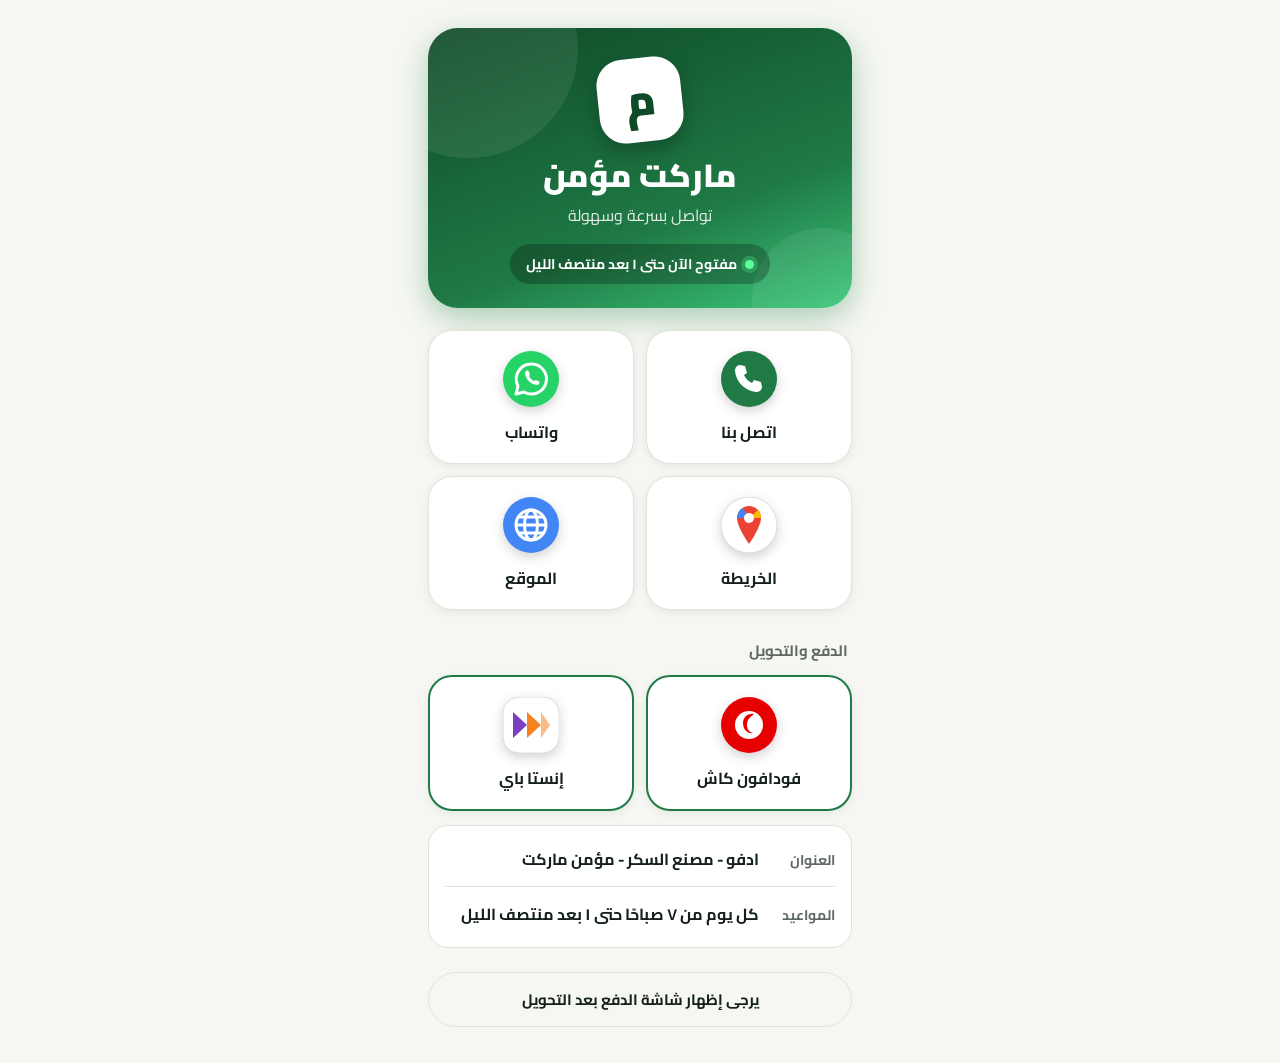
==== commit 062d8be2: "Update index.html" ====
--- a/index.html
+++ b/index.html
@@ -1,355 +1,124 @@
-<!doctype html>
+<!DOCTYPE html>
 <html lang="ar" dir="rtl">
-  <head>
-    <meta charset="utf-8" />
-    <meta name="viewport" content="width=device-width, initial-scale=1, viewport-fit=cover" />
-    <title>سوبر ماركت مؤمن | كل احتياجات بيتك في مكان واحد</title>
-    <meta
-      name="description"
-      content="سوبر ماركت مؤمن — خضار وفواكه طازة، ألبان وأجبان، لحوم ودواجن وبقالة كاملة. ادفع بإنستاباي أو فودافون كاش، وشوف مكاننا على الخريطة."
-    />
-    <meta name="theme-color" content="#0b4433" />
-    <meta name="color-scheme" content="light" />
+<head>
+<meta charset="utf-8">
+<meta name="viewport" content="width=device-width, initial-scale=1, viewport-fit=cover">
+<title>ماركت مؤمن</title>
+<link href="https://fonts.googleapis.com/css2?family=Cairo:wght@500;700;900&display=swap" rel="stylesheet">
+<style>
+:root{--bg:#f6f7f2;--card:#ffffff;--ink:#14201a;--mute:#5d6a62;--line:#dfe3da;--accent:#1f7a45;--accent-ink:#fff;--shadow:rgba(20,32,26,.08);
+box-sizing:border-box;padding-top:env(safe-area-inset-top,0px);padding-bottom:env(safe-area-inset-bottom,0px)}
+@media (prefers-color-scheme:dark){:root:not([data-theme="light"]){--bg:#0c0f0d;--card:#161b18;--ink:#f2f5f0;--mute:#9aa69e;--line:#27302b;--accent:#3cc77a;--accent-ink:#06210f;--shadow:rgba(0,0,0,.4)}}
+:root[data-theme="dark"]{--bg:#0c0f0d;--card:#161b18;--ink:#f2f5f0;--mute:#9aa69e;--line:#27302b;--accent:#3cc77a;--accent-ink:#06210f;--shadow:rgba(0,0,0,.4)}
+*{box-sizing:border-box;margin:0}
+html{scroll-padding-top:env(safe-area-inset-top,0px)}
+body{background:var(--bg);color:var(--ink);font-family:'Cairo',Tahoma,Arial,sans-serif;min-height:100vh;display:flex;justify-content:center}
+main{width:100%;max-width:460px;padding:28px 18px 36px}
+header{text-align:center;padding:10px 0 26px}
+.mark{width:84px;height:84px;border-radius:26px;background:var(--accent);color:var(--accent-ink);display:grid;place-items:center;font-size:44px;font-weight:900;margin:0 auto 14px;transform:rotate(-6deg)}
+h1{font-size:32px;font-weight:900;line-height:1.2}
+header p{color:var(--mute);margin-top:6px;font-size:16px}
+.grid{display:grid;grid-template-columns:1fr 1fr;gap:12px}
+.item{background:var(--card);border:1px solid var(--line);border-radius:20px;padding:18px 10px 14px;display:flex;flex-direction:column;align-items:center;gap:10px;color:var(--ink);text-decoration:none;font:inherit;font-weight:700;font-size:16px;cursor:pointer;box-shadow:0 2px 8px var(--shadow);transition:transform .15s}
+.item:active{transform:scale(.97)}
+.item:focus-visible,.copy:focus-visible,.close:focus-visible{outline:3px solid var(--accent);outline-offset:2px}
+.item svg{width:56px;height:56px}
+.item small{color:var(--mute);font-weight:500;font-size:13px;margin-top:-6px}
+h2{font-size:15px;color:var(--mute);font-weight:700;margin:26px 4px 10px}
+.note{margin-top:24px;border:1.5px solid var(--line);border-radius:999px;padding:12px 16px;text-align:center;font-weight:700;font-size:15px}
+.sheet-bg{position:fixed;inset:0;background:rgba(0,0,0,.55);display:none;align-items:flex-end;justify-content:center;z-index:9}
+.sheet-bg.open{display:flex}
+.sheet{background:var(--card);width:100%;max-width:460px;border-radius:26px 26px 0 0;padding:24px 20px calc(24px + env(safe-area-inset-bottom,0px));text-align:center}
+.sheet h3{font-size:22px;font-weight:900}
+.sheet p{color:var(--mute);margin:6px 0 16px}
+.num{font-size:26px;font-weight:900;letter-spacing:1px;direction:ltr;background:var(--bg);border-radius:14px;padding:14px;word-break:break-all}
+.copy,.close{display:block;width:100%;margin-top:12px;border:0;border-radius:14px;padding:14px;font:inherit;font-weight:900;font-size:17px;cursor:pointer}
+.copy{background:var(--accent);color:var(--accent-ink)}
+.close{background:transparent;color:var(--mute);font-weight:700}
+.info{margin-top:14px;background:var(--card);border:1px solid var(--line);border-radius:20px;padding:6px 16px}
+.row{display:flex;gap:12px;align-items:baseline;padding:12px 0;border-bottom:1px solid var(--line)}
+.row:last-child{border:0}
+.row b{min-width:64px;color:var(--mute);font-weight:700;font-size:14px}
+.row span{font-weight:700;font-size:16px}
+header{background:linear-gradient(160deg,#0f4a28,#1f7a45 65%,#3cc77a);color:#fff;border-radius:30px;padding:30px 18px 24px;margin-bottom:22px;position:relative;overflow:hidden;box-shadow:0 10px 30px rgba(31,122,69,.35)}
+header::before{content:"";position:absolute;width:220px;height:220px;border-radius:50%;background:rgba(255,255,255,.08);top:-90px;left:-70px}
+header::after{content:"";position:absolute;width:140px;height:140px;border-radius:50%;background:rgba(255,255,255,.07);bottom:-60px;right:-40px}
+header>*{position:relative;z-index:1}
+.mark{background:#fff;color:#0f4a28;box-shadow:0 8px 20px rgba(0,0,0,.25)}
+header p{color:rgba(255,255,255,.88)}
+.badge{display:inline-flex;align-items:center;gap:8px;margin-top:14px;background:rgba(0,0,0,.25);border-radius:999px;padding:7px 16px;font-weight:700;font-size:14px}
+.badge i{width:9px;height:9px;border-radius:50%;background:#ff6b6b}
+.badge.on i{background:#5dff9a;box-shadow:0 0 0 4px rgba(93,255,154,.25)}
+.item{border-radius:24px;padding:20px 10px 16px}
+.item svg{filter:drop-shadow(0 4px 6px rgba(0,0,0,.18))}
+#pay .item{border:2px solid var(--accent)}
+@media(hover:hover){.item:hover{transform:translateY(-3px)}}
+main>.grid .item{animation:in .5s both}
+main>.grid .item:nth-child(2){animation-delay:.06s}main>.grid .item:nth-child(3){animation-delay:.12s}main>.grid .item:nth-child(4){animation-delay:.18s}
+@keyframes in{from{opacity:0;transform:translateY(14px)}}
+@media(prefers-reduced-motion:reduce){main>.grid .item{animation:none}}
+</style>
+</head>
+<body>
+<main>
+<header>
+  <div class="mark">م</div>
+  <h1>ماركت مؤمن</h1>
+  <p>تواصل بسرعة وسهولة</p>
+  <span class="badge" id="bd"><i></i><span id="bt"></span></span>
+</header>
 
-    <meta property="og:type" content="website" />
-    <meta property="og:locale" content="ar_EG" />
-    <meta property="og:title" content="سوبر ماركت مؤمن" />
-    <meta
-      property="og:description"
-      content="كل احتياجات بيتك في مكان واحد — طازة كل يوم وبسعر كويس."
-    />
-    <meta property="og:image" content="assets/img/logo.svg" />
+<div class="grid" id="contact"></div>
+<h2>الدفع والتحويل</h2>
+<div class="grid" id="pay"></div>
+<div class="info">
+  <div class="row"><b>العنوان</b><span>ادفو - مصنع السكر - مؤمن ماركت</span></div>
+  <div class="row"><b>المواعيد</b><span>كل يوم من ٧ صباحًا حتى ١ بعد منتصف الليل</span></div>
+</div>
+<div class="note">يرجى إظهار شاشة الدفع بعد التحويل</div>
+</main>
+<script>
+const CONFIG = {
+  phone: "01111177487",
+  whatsapp: "201111177486",
+  maps: "https://maps.app.goo.gl/Q65ktcXpuxqyv25f9?g_st=ac",
+  website: "https://mostafaemad21.github.io/moamen-market/site/",
+  instapay: "https://ipn.eg/S/mo2a94/instapay/0HHmDK",
+  vodafone: "https://vf.eg/vfcash?id=mt&qrId=dAqxpC",
+  /* اتركها فاضية لحد ما تتوفر: */
+  facebook: "", instagram: "", tiktok: "", reviews: ""
+};
+const svg = (bg, inner) => `<svg viewBox="0 0 56 56" aria-hidden="true">${bg}${inner}</svg>`;
+const ICONS = {
+  phone: svg('<circle cx="28" cy="28" r="28" fill="#1f7a45"/>','<path d="M19 14l5 1 2 7-3 2c2 4 4 6 8 8l2-3 7 2 1 5c0 3-3 5-6 5-11-1-20-10-21-21 0-3 2-6 5-6z" fill="#fff"/>'),
+  facebook: svg('<circle cx="28" cy="28" r="28" fill="#1877f2"/>','<path d="M31 46V30h5l1-6h-6v-4c0-2 1-3 3-3h3v-5h-5c-5 0-7 3-7 7v5h-5v6h5v16z" fill="#fff"/>'),
+  instagram: svg('<defs><linearGradient id="ig" x1="0" y1="1" x2="1" y2="0"><stop offset="0" stop-color="#feda75"/><stop offset=".4" stop-color="#fa7e1e"/><stop offset=".7" stop-color="#d62976"/><stop offset="1" stop-color="#4f5bd5"/></linearGradient></defs><rect width="56" height="56" rx="16" fill="url(#ig)"/>','<rect x="14" y="14" width="28" height="28" rx="8" fill="none" stroke="#fff" stroke-width="3"/><circle cx="28" cy="28" r="6.5" fill="none" stroke="#fff" stroke-width="3"/><circle cx="36.5" cy="19.5" r="2" fill="#fff"/>'),
+  tiktok: svg('<circle cx="28" cy="28" r="28" fill="#000"/>','<path d="M30 15v16a5 5 0 1 1-5-5" fill="none" stroke="#25f4ee" stroke-width="4" stroke-linecap="round" transform="translate(-1.5 1)"/><path d="M30 15v16a5 5 0 1 1-5-5m5-11c1 4 3 6 8 6" fill="none" stroke="#fe2c55" stroke-width="4" stroke-linecap="round" transform="translate(1.5 -1)"/><path d="M30 15v16a5 5 0 1 1-5-5m5-11c1 4 3 6 8 6" fill="none" stroke="#fff" stroke-width="4" stroke-linecap="round"/>'),
+  whatsapp: svg('<circle cx="28" cy="28" r="28" fill="#25d366"/>','<path d="M28 13a15 15 0 0 0-13 22l-2 8 8-2a15 15 0 1 0 7-28z" fill="none" stroke="#fff" stroke-width="3" stroke-linejoin="round"/><path d="M22 21c0 7 6 13 13 13l2-3-4-2-2 1c-2-1-4-3-5-5l1-2-2-4z" fill="#fff"/>'),
+  maps: svg('<circle cx="28" cy="28" r="28" fill="#fff" stroke="#dadce0"/>','<path d="M28 9a12 12 0 0 0-12 12c0 9 12 26 12 26s12-17 12-26A12 12 0 0 0 28 9z" fill="#ea4335"/><path d="M16 21a12 12 0 0 1 6-10l6 10z" fill="#4285f4"/><path d="M40 21a12 12 0 0 0-3-8l-9 8z" fill="#fbbc04"/><circle cx="28" cy="21" r="5" fill="#fff"/>'),
+  reviews: svg('<circle cx="28" cy="28" r="28" fill="#fff" stroke="#dadce0"/>','<text x="28" y="35" text-anchor="middle" font-family="Arial" font-weight="700" font-size="30" fill="#4285f4">G</text><text x="28" y="48" text-anchor="middle" font-size="9" fill="#fbbc04">★★★★★</text>'),
+  website: svg('<circle cx="28" cy="28" r="28" fill="#4285f4"/>','<g fill="none" stroke="#fff" stroke-width="3"><circle cx="28" cy="28" r="15"/><ellipse cx="28" cy="28" rx="6.5" ry="15"/><path d="M13 28h30M16 20h24M16 36h24"/></g>'),
+  vodafone: svg('<circle cx="28" cy="28" r="28" fill="#e60000"/>','<circle cx="28" cy="28" r="14" fill="#fff"/><path d="M33 17c-6-1-11 3-11 9 0 7 5 11 10 10-4-1-6-4-6-8 0-5 3-8 7-11z" fill="#e60000"/>'),
+  instapay: svg('<rect width="56" height="56" rx="16" fill="#fff" stroke="#dadce0"/>','<path d="M10 15l14 13-14 13z" fill="#7b3fbf"/><path d="M24 15l14 13-14 13z" fill="#f58220"/><path d="M38 15l9 13-9 13z" fill="#f58220" opacity=".55"/>')
+};
 
-    <link rel="icon" href="assets/img/logo.svg" type="image/svg+xml" />
-    <link rel="apple-touch-icon" href="assets/img/logo.svg" />
-
-    <link rel="preconnect" href="https://fonts.googleapis.com" />
-    <link rel="preconnect" href="https://fonts.gstatic.com" crossorigin />
-    <link
-      href="https://fonts.googleapis.com/css2?family=Cairo:wght@700;800;900&family=Tajawal:wght@400;500;700&display=swap"
-      rel="stylesheet"
-    />
-    <link rel="stylesheet" href="assets/css/styles.css" />
-
-    <script type="application/ld+json">
-      {
-        "@context": "https://schema.org",
-        "@type": "GroceryStore",
-        "name": "سوبر ماركت مؤمن",
-        "description": "سوبر ماركت يبيع الخضار والفواكه والألبان واللحوم والبقالة وكل مستلزمات البيت.",
-        "telephone": "+201111177487",
-        "address": {
-          "@type": "PostalAddress",
-          "streetAddress": "الكلح غرب — جنب مصنع السكر",
-          "addressLocality": "إدفو، أسوان",
-          "addressCountry": "EG"
-        },
-        "openingHoursSpecification": {
-          "@type": "OpeningHoursSpecification",
-          "dayOfWeek": [
-            "Saturday",
-            "Sunday",
-            "Monday",
-            "Tuesday",
-            "Wednesday",
-            "Thursday",
-            "Friday"
-          ],
-          "opens": "07:00",
-          "closes": "01:00"
-        },
-        "paymentAccepted": "Cash, InstaPay, Vodafone Cash",
-        "geo": {
-          "@type": "GeoCoordinates",
-          "latitude": 25.046378,
-          "longitude": 32.855503
-        },
-        "hasMap": "https://maps.app.goo.gl/Q65ktcXpuxqyv25f9"
-      }
-    </script>
-  </head>
-
-  <body>
-    <a class="skip-link" href="#main">تخطى إلى المحتوى</a>
-
-    <!-- ================= أيقونات ================= -->
-    <svg class="sprite" aria-hidden="true" focusable="false">
-      <symbol id="i-phone" viewBox="0 0 24 24">
-        <path
-          d="M22 16.92v3a2 2 0 0 1-2.18 2 19.79 19.79 0 0 1-8.63-3.07 19.5 19.5 0 0 1-6-6 19.79 19.79 0 0 1-3.07-8.67A2 2 0 0 1 4.11 2h3a2 2 0 0 1 2 1.72c.13.96.36 1.9.7 2.81a2 2 0 0 1-.45 2.11L8.09 9.91a16 16 0 0 0 6 6l1.27-1.27a2 2 0 0 1 2.11-.45c.91.34 1.85.57 2.81.7A2 2 0 0 1 22 16.92Z"
-        />
-      </symbol>
-      <symbol id="i-whatsapp" viewBox="0 0 24 24">
-        <path
-          d="M17.47 14.38c-.3-.15-1.76-.87-2.03-.97-.27-.1-.47-.15-.67.15-.2.3-.77.97-.94 1.16-.17.2-.35.22-.64.08-.3-.15-1.26-.47-2.39-1.48-.88-.79-1.48-1.76-1.65-2.06-.18-.3-.02-.46.13-.6.13-.14.3-.35.44-.52.15-.18.2-.3.3-.5.1-.2.05-.37-.02-.52-.08-.15-.67-1.61-.92-2.2-.24-.58-.49-.5-.67-.51h-.57c-.2 0-.52.07-.79.37-.27.3-1.04 1.02-1.04 2.48s1.07 2.87 1.22 3.07c.15.2 2.09 3.2 5.07 4.49.71.3 1.26.49 1.7.62.71.23 1.36.2 1.87.12.57-.09 1.75-.72 2-1.41.25-.7.25-1.29.18-1.42-.08-.12-.28-.2-.57-.34m-5.42 7.4h-.01a9.87 9.87 0 0 1-5.03-1.38l-.36-.21-3.74.98 1-3.65-.24-.37a9.86 9.86 0 0 1-1.51-5.26C2.16 6.44 6.6 2 12.05 2c2.64 0 5.12 1.03 6.99 2.9a9.83 9.83 0 0 1 2.89 6.99c0 5.45-4.44 9.89-9.88 9.89m8.41-18.3A11.82 11.82 0 0 0 12.05 0C5.5 0 .16 5.34.16 11.9c0 2.1.55 4.14 1.59 5.95L.06 24l6.3-1.65a11.88 11.88 0 0 0 5.68 1.45h.01c6.55 0 11.89-5.34 11.89-11.9 0-3.17-1.24-6.16-3.48-8.41Z"
-        />
-      </symbol>
-      <symbol id="i-pin" viewBox="0 0 24 24">
-        <path d="M20 10c0 6-8 12-8 12s-8-6-8-12a8 8 0 0 1 16 0Z" />
-        <circle cx="12" cy="10" r="3" />
-      </symbol>
-      <symbol id="i-share" viewBox="0 0 24 24">
-        <path d="M4 12v8a2 2 0 0 0 2 2h12a2 2 0 0 0 2-2v-8" />
-        <path d="m16 6-4-4-4 4" />
-        <path d="M12 2v13" />
-      </symbol>
-      <symbol id="i-copy" viewBox="0 0 24 24">
-        <rect x="9" y="9" width="13" height="13" rx="2.5" />
-        <path d="M5 15H4a2 2 0 0 1-2-2V4a2 2 0 0 1 2-2h9a2 2 0 0 1 2 2v1" />
-      </symbol>
-      <symbol id="i-check" viewBox="0 0 24 24">
-        <path d="M20 6 9 17l-5-5" />
-      </symbol>
-      <symbol id="i-clock" viewBox="0 0 24 24">
-        <circle cx="12" cy="12" r="9" />
-        <path d="M12 7v5l3.5 2" />
-      </symbol>
-      <symbol id="i-navigate" viewBox="0 0 24 24">
-        <path d="M3 11 21 2l-9 19-2-8-7-2Z" />
-      </symbol>
-      <symbol id="i-star" viewBox="0 0 24 24">
-        <path d="m12 3 2.7 5.6 6.1.9-4.4 4.3 1 6.1-5.4-2.9-5.4 2.9 1-6.1L3.2 9.5l6.1-.9Z" />
-      </symbol>
-      <symbol id="i-leaf" viewBox="0 0 24 24">
-        <path d="M11 20A7 7 0 0 1 4 13c0-5 4-9 16-9 0 12-4 16-9 16Z" />
-        <path d="M4 21c2-5 6-8 11-10" />
-      </symbol>
-      <symbol id="i-wallet" viewBox="0 0 24 24">
-        <path d="M20 8V6a2 2 0 0 0-2-2H5a2 2 0 0 0 0 4h15v10a2 2 0 0 1-2 2H5a2 2 0 0 1-2-2V6" />
-        <path d="M16 13h2" />
-      </symbol>
-      <symbol id="i-user-plus" viewBox="0 0 24 24">
-        <path d="M16 21v-2a4 4 0 0 0-4-4H6a4 4 0 0 0-4 4v2" />
-        <circle cx="9" cy="7" r="4" />
-        <path d="M19 8v6M22 11h-6" />
-      </symbol>
-      <symbol id="i-instagram" viewBox="0 0 24 24">
-        <rect x="2" y="2" width="20" height="20" rx="5.5" />
-        <circle cx="12" cy="12" r="4" />
-        <path d="M17.5 6.5h.01" />
-      </symbol>
-      <symbol id="i-facebook" viewBox="0 0 24 24">
-        <path d="M18 2h-3a5 5 0 0 0-5 5v3H7v4h3v8h4v-8h3l1-4h-4V7a1 1 0 0 1 1-1h3Z" />
-      </symbol>
-      <symbol id="i-tiktok" viewBox="0 0 24 24">
-        <path
-          d="M19.6 6.7a4.8 4.8 0 0 1-3.8-4.2V2h-3.4v13.7a2.9 2.9 0 1 1-2.9-2.9c.3 0 .6 0 .9.1V9.4a6.8 6.8 0 0 0-1-.05A6.33 6.33 0 0 0 5 20.1a6.34 6.34 0 0 0 10.9-4.4v-7a8.2 8.2 0 0 0 4.8 1.5V6.8a4.9 4.9 0 0 1-1-.1Z"
-        />
-      </symbol>
-      <symbol id="i-youtube" viewBox="0 0 24 24">
-        <rect x="2" y="5" width="20" height="14" rx="4.5" />
-        <path d="m10.2 9.2 4.8 2.8-4.8 2.8Z" />
-      </symbol>
-      <symbol id="i-home" viewBox="0 0 24 24">
-        <path d="m3 9 9-7 9 7v11a2 2 0 0 1-2 2H5a2 2 0 0 1-2-2Z" />
-        <path d="M9 22V12h6v10" />
-      </symbol>
-      <symbol id="i-cart" viewBox="0 0 24 24">
-        <circle cx="9" cy="21" r="1.4" />
-        <circle cx="19" cy="21" r="1.4" />
-        <path d="M2 2h3l2.7 13.4a2 2 0 0 0 2 1.6h9.7a2 2 0 0 0 2-1.6L23 6H6" />
-      </symbol>
-      <symbol id="i-sparkle" viewBox="0 0 24 24">
-        <path d="M12 2.5 14.4 9 21 11.5 14.4 14 12 20.5 9.6 14 3 11.5 9.6 9Z" />
-      </symbol>
-    </svg>
-
-    <header class="hero">
-      <div class="hero-deco" aria-hidden="true"></div>
-
-      <div class="wrap topbar">
-        <div class="brand-mini">
-          <span class="brand-mini-mark">م</span>
-          <span class="brand-mini-name">سوبر ماركت مؤمن</span>
-        </div>
-        <span class="status-pill" id="statusPill" aria-live="polite">
-          <i class="dot"></i><span class="status-text">جاري التحقق…</span>
-        </span>
-      </div>
-
-      <div class="wrap hero-inner">
-        <div class="brand-mark" aria-hidden="true">
-          <svg viewBox="0 0 512 512">
-            <path
-              d="M176 214c0-46 36-82 80-82s80 36 80 82"
-              fill="none"
-              stroke="#0b4433"
-              stroke-width="26"
-              stroke-linecap="round"
-            />
-            <path
-              d="M112 214h288l-31 172a46 46 0 0 1-45.5 38H188.5A46 46 0 0 1 143 386Z"
-              fill="#0b4433"
-            />
-            <path
-              d="M206 258v96M256 258v96M306 258v96"
-              stroke="#f7f2e7"
-              stroke-width="17"
-              stroke-linecap="round"
-            />
-          </svg>
-        </div>
-
-        <p class="hello">أهلاً بيك 👋</p>
-        <h1 id="siteName">سوبر ماركت مؤمن</h1>
-        <p class="tagline" id="tagline">
-          كل احتياجات بيتك في مكان واحد… طازة كل يوم وبسعر كويس.
-        </p>
-
-        <ul class="chips" id="chips">
-          <li>🥬 طازة يوميًا</li>
-          <li>🏷️ أسعار مناسبة</li>
-          <li>⚡ خدمة سريعة</li>
-        </ul>
-      </div>
-    </header>
-
-    <main id="main">
-      <!-- ============ شبكة الأيقونات ============ -->
-      <section class="wrap hub" aria-labelledby="hubTitle">
-        <h2 class="hub-title" id="hubTitle">تابعنا وتواصل معانا</h2>
-        <div class="hub-grid" id="hubList"></div>
-      </section>
-
-      <!-- ============ الدفع ============ -->
-      <section class="wrap block" id="pay" aria-labelledby="payTitle">
-        <div class="sec-head">
-          <span class="sec-ic"><svg><use href="#i-wallet" /></svg></span>
-          <div>
-            <h2 class="sec-title" id="payTitle">ادفع بسهولة</h2>
-            <p class="sec-sub">حوّل في ثواني — اضغط على الوسيلة وانسخ الرقم</p>
-          </div>
-        </div>
-        <div class="panel" id="payList"></div>
-      </section>
-
-      <!-- ============ الموقع ============ -->
-      <section class="wrap block" id="location" aria-labelledby="locTitle">
-        <div class="sec-head">
-          <span class="sec-ic blue"><svg><use href="#i-pin" /></svg></span>
-          <div>
-            <h2 class="sec-title" id="locTitle">مكاننا على الخريطة</h2>
-            <p class="sec-sub" id="addrLine">العنوان</p>
-          </div>
-        </div>
-
-        <div class="map-card">
-          <iframe
-            id="mapFrame"
-            title="موقع سوبر ماركت مؤمن على خريطة جوجل"
-            loading="lazy"
-            referrerpolicy="no-referrer-when-downgrade"
-            allowfullscreen
-          ></iframe>
-          <div class="map-actions">
-            <a class="btn btn-primary" id="btnMap" href="#" target="_blank" rel="noopener">
-              <svg><use href="#i-navigate" /></svg> افتح في خرائط جوجل
-            </a>
-            <button class="btn btn-ghost" id="btnCopyAddr" type="button">
-              <svg><use href="#i-copy" /></svg> نسخ العنوان
-            </button>
-          </div>
-        </div>
-      </section>
-
-      <!-- ============ الأقسام ============ -->
-      <section class="wrap block" id="categories" aria-labelledby="catTitle">
-        <div class="sec-head">
-          <span class="sec-ic green"><svg><use href="#i-cart" /></svg></span>
-          <div>
-            <h2 class="sec-title" id="catTitle">بنبيع إيه؟</h2>
-            <p class="sec-sub">كل حاجة البيت محتاجها… في مكان واحد</p>
-          </div>
-        </div>
-        <div class="cat-grid" id="catList"></div>
-      </section>
-
-      <!-- ============ ليه إحنا ============ -->
-      <section class="wrap block" id="why" aria-labelledby="whyTitle">
-        <div class="sec-head">
-          <span class="sec-ic amber"><svg><use href="#i-star" /></svg></span>
-          <div>
-            <h2 class="sec-title" id="whyTitle">ليه تشتري من عندنا؟</h2>
-          </div>
-        </div>
-        <div class="feature-list" id="featureList"></div>
-      </section>
-
-      <!-- ============ المواعيد ============ -->
-      <section class="wrap block" id="hours" aria-labelledby="hoursTitle">
-        <div class="sec-head">
-          <span class="sec-ic blue"><svg><use href="#i-clock" /></svg></span>
-          <div>
-            <h2 class="sec-title" id="hoursTitle">مواعيد العمل</h2>
-            <p class="sec-sub" id="hoursLine"></p>
-          </div>
-        </div>
-        <div class="panel hours-panel" id="hoursList"></div>
-      </section>
-
-      <!-- ============ عن المحل ============ -->
-      <section class="wrap block" id="about" aria-labelledby="aboutTitle">
-        <div class="sec-head">
-          <span class="sec-ic green"><svg><use href="#i-home" /></svg></span>
-          <div>
-            <h2 class="sec-title" id="aboutTitle">عن مؤمن</h2>
-          </div>
-        </div>
-        <div class="panel about-panel">
-          <p id="aboutText"></p>
-          <button class="btn btn-primary wide" id="btnVcard" type="button">
-            <svg><use href="#i-user-plus" /></svg> احفظ بيانات المحل على موبايلك
-          </button>
-        </div>
-      </section>
-
-      <noscript>
-        <div class="wrap block">
-          <div class="panel note">
-            <p>
-              لتشغيل كل خصائص الصفحة (نسخ الأرقام والخريطة) فعّل الجافاسكريبت.
-              للتواصل: <strong>01111177487</strong>
-            </p>
-          </div>
-        </div>
-      </noscript>
-    </main>
-
-    <footer class="site-footer">
-      <div class="wrap">
-        <div class="foot-brand">
-          <span class="brand-mini-mark">م</span>
-          <span>سوبر ماركت مؤمن</span>
-        </div>
-        <p class="foot-line">كل احتياجات بيتك في مكان واحد 🛒</p>
-        <p class="foot-copy">© <span id="year"></span> سوبر ماركت مؤمن — جميع الحقوق محفوظة</p>
-      </div>
-    </footer>
-
-    <!-- ============ شريط سفلي ============ -->
-    <nav class="tabbar" aria-label="تنقل سريع">
-      <div class="tabbar-inner">
-        <a class="tab is-active" href="#main" data-target="main">
-          <svg><use href="#i-home" /></svg><span>الرئيسية</span>
-        </a>
-        <a class="tab" href="#pay" data-target="pay">
-          <svg><use href="#i-wallet" /></svg><span>الدفع</span>
-        </a>
-        <a class="tab" href="#location" data-target="location">
-          <svg><use href="#i-pin" /></svg><span>الموقع</span>
-        </a>
-        <a class="tab" href="#categories" data-target="categories">
-          <svg><use href="#i-cart" /></svg><span>الأقسام</span>
-        </a>
-      </div>
-    </nav>
-
-    <div class="toast" id="toast" role="status" aria-live="polite">
-      <span class="toast-ic"><svg><use href="#i-check" /></svg></span>
-      <span class="toast-text"></span>
-    </div>
-
-    <script src="assets/js/config.js"></script>
-    <script src="assets/js/app.js"></script>
-  </body>
+const items = [
+  ["phone","اتصل بنا","tel:"+CONFIG.phone],
+  ["whatsapp","واتساب","https://wa.me/"+CONFIG.whatsapp],
+  ["maps","الخريطة",CONFIG.maps],
+  ["website","الموقع",CONFIG.website],
+  ["facebook","فيسبوك",CONFIG.facebook],
+  ["instagram","انستجرام",CONFIG.instagram],
+  ["tiktok","تيك توك",CONFIG.tiktok],
+  ["reviews","قيّمنا على جوجل",CONFIG.reviews]
+].filter(i=>i[2]);
+const pay = [["vodafone","فودافون كاش",CONFIG.vodafone],["instapay","إنستا باي",CONFIG.instapay]];
+const a = ([k,t,h]) => `<a class="item" href="${h}" ${h.startsWith('tel:')?'':'target="_blank" rel="noopener"'}>${ICONS[k]}<span>${t}</span></a>`;
+document.getElementById('contact').innerHTML = items.map(a).join('');
+document.getElementById('pay').innerHTML = pay.map(a).join('');
+const h=+new Intl.DateTimeFormat('en',{hour:'numeric',hour12:false,timeZone:'Africa/Cairo'}).format(new Date())%24;
+const on=h>=7||h<1;document.getElementById('bd').classList.toggle('on',on);
+document.getElementById('bt').textContent=on?'مفتوح الآن حتى ١ بعد منتصف الليل':'مغلق الآن - نفتح ٧ صباحًا';
+</script>
+</body>
 </html>
